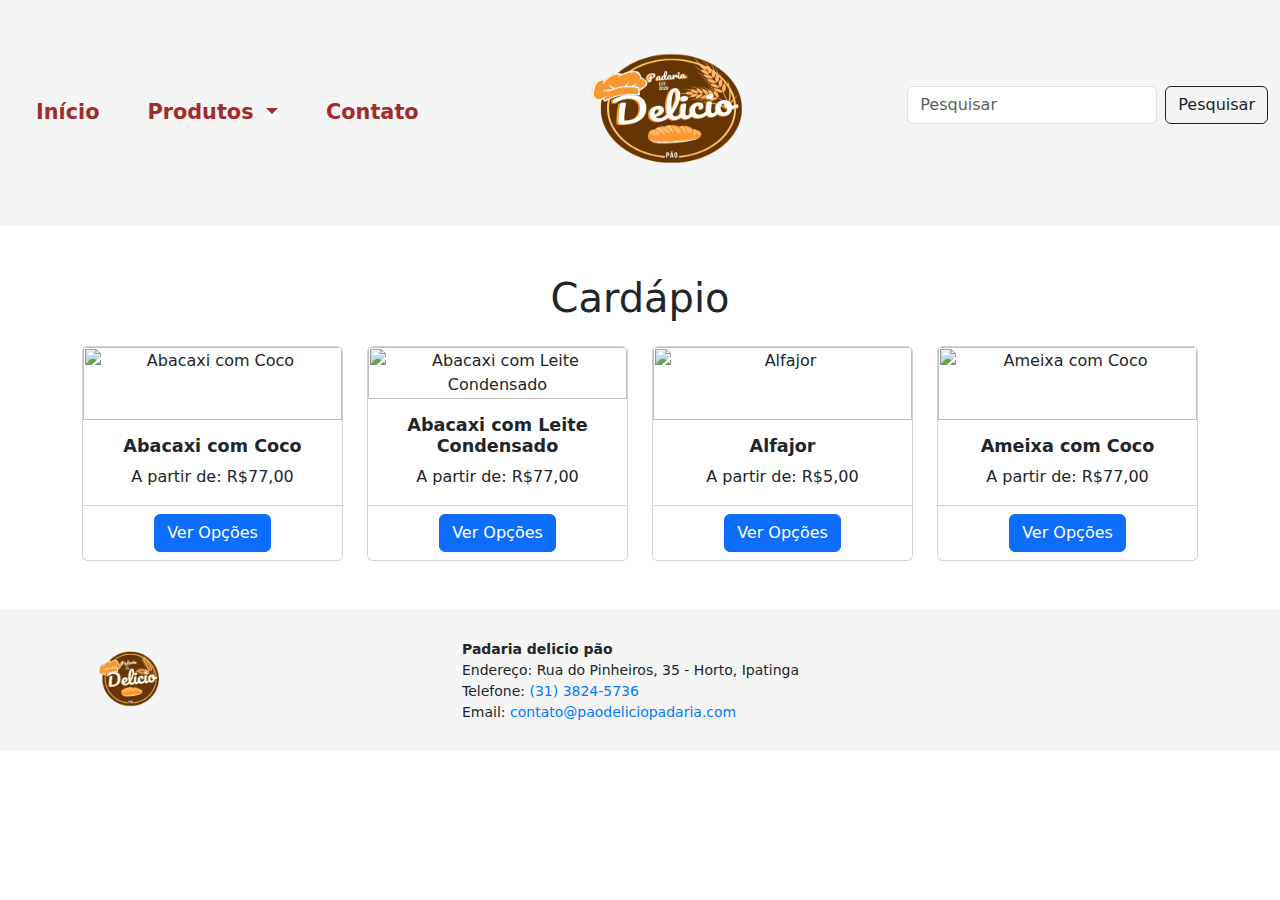
==== Padariadeliciopao/cardapio.html @ be09ce53 "Cardapio e outros detalhes" ====
<!DOCTYPE html="pt-BR">
<html>
    <head>
        <meta charset="UTF-8">
        <meta name="viewport" content="width=device-width, initial-scale=1.0">
        <title>PadariaDelicioPao</title>
        <link href="https://cdn.jsdelivr.net/npm/bootstrap@5.3.3/dist/css/bootstrap.min.css" rel="stylesheet" integrity="sha384-QWTKZyjpPEjISv5WaRU9OFeRpok6YctnYmDr5pNlyT2bRjXh0JMhjY6hW+ALEwIH" crossorigin="anonymous">
        <link rel="stylesheet" href="css/padaria.css">
        <style>
            .card img {
                max-height: 200px;
                object-fit: cover;
            }
            .card-title {
                font-size: 1.1rem;
                font-weight: bold;
            }
        </style>
    </head>
    <body>
        <header>
            <nav class="navbar navbar-expand-lg navbar-light">
                <div class="container-fluid">
                  <div class="collapse navbar-collapse" id="navbarNav">
                    <ul class="navbar-nav me-auto">
                        <li class="nav-item mx-3"><a class="nav-link" href="index.html">Início</a></li>
                        
                        <li class="nav-item dropdown mx-3">
                            <a class="nav-link dropdown-toggle" href="#" id="navbarDropdown" role="button" data-bs-toggle="dropdown" aria-expanded="false">
                                Produtos
                            </a>
                            <ul class="dropdown-menu" aria-labelledby="navbarDropdown">
                                <li><a class="dropdown-item" href="Calca.html">Calças</a></li>
                                <li><a class="dropdown-item" href="Time.html">Camisas de Time</a></li>
                                <li><a class="dropdown-item" href="Street.html">Camisetas Streetwear</a></li>
                            </ul>
                        </li>
                        
                        <li class="nav-item mx-3"><a class="nav-link" href="Contato.html">Contato</a></li>
                    </ul>
                        </li>
                    <div class="d-flex justify-content-center w-100">
                        <a href="index.html" class="navbar-brand mx-auto">
                          <img src="img/file (2).png" alt="Logo" width="250" height="200">
                        </a>
                    </div>
                    
                    <button class="navbar-toggler" type="button" data-bs-toggle="collapse" data-bs-target="#navbarNav" aria-controls="navbarNav" aria-expanded="false" aria-label="Toggle navigation">
                        <span class="navbar-toggler-icon"></span>
                    </button>
                    
                    <form class="d-flex" role="search">
                        <input class="form-control me-2" type="search" placeholder="Pesquisar" aria-label="Search" style="width: 250px;">
                        <button class="btn btn-outline-dark" type="submit">Pesquisar</button>
                    </form>
                </div>
            </nav>

        </header>
        <main>
            <!DOCTYPE html>
            <html lang="pt-br">
            <head>
                <meta charset="UTF-8">
                <meta name="viewport" content="width=device-width, initial-scale=1.0">
                <title>Cardápio</title>
                <link href="https://cdn.jsdelivr.net/npm/bootstrap@5.3.0-alpha3/dist/css/bootstrap.min.css" rel="stylesheet">
                <style>
                    .card img {
                        max-height: 200px;
                        object-fit: cover;
                    }
                    .card-title {
                        font-size: 1.1rem;
                        font-weight: bold;
                    }
                </style>
            </head>
            <body>
                <div class="container py-5">
                    <h1 class="text-center mb-4">Cardápio</h1>
                    <div class="row row-cols-1 row-cols-sm-2 row-cols-md-3 row-cols-lg-4 g-4">
                       
                        <div class="col">
                            <div class="card h-100 text-center">
                                <img src="https://via.placeholder.com/300" class="card-img-top" alt="Abacaxi com Coco">
                                <div class="card-body">
                                    <h5 class="card-title">Abacaxi com Coco</h5>
                                    <p class="card-text">A partir de: R$77,00</p>
                                </div>
                                <div class="card-footer bg-white">
                                    <a href="#" class="btn btn-primary">Ver Opções</a>
                                </div>
                            </div>
                        </div>
                        
                        <div class="col">
                            <div class="card h-100 text-center">
                                <img src="https://via.placeholder.com/300" class="card-img-top" alt="Abacaxi com Leite Condensado">
                                <div class="card-body">
                                    <h5 class="card-title">Abacaxi com Leite Condensado</h5>
                                    <p class="card-text">A partir de: R$77,00</p>
                                </div>
                                <div class="card-footer bg-white">
                                    <a href="#" class="btn btn-primary">Ver Opções</a>
                                </div>
                            </div>
                        </div>
                        
                        <div class="col">
                            <div class="card h-100 text-center">
                                <img src="https://via.placeholder.com/300" class="card-img-top" alt="Alfajor">
                                <div class="card-body">
                                    <h5 class="card-title">Alfajor</h5>
                                    <p class="card-text">A partir de: R$5,00</p>
                                </div>
                                <div class="card-footer bg-white">
                                    <a href="#" class="btn btn-primary">Ver Opções</a>
                                </div>
                            </div>
                        </div>
                       
                        <div class="col">
                            <div class="card h-100 text-center">
                                <img src="https://via.placeholder.com/300" class="card-img-top" alt="Ameixa com Coco">
                                <div class="card-body">
                                    <h5 class="card-title">Ameixa com Coco</h5>
                                    <p class="card-text">A partir de: R$77,00</p>
                                </div>
                                <div class="card-footer bg-white">
                                    <a href="#" class="btn btn-primary">Ver Opções</a>
                                </div>
                            </div>
                        </div>
                    </div>
                </div>
        </main>
        <footer>
            <div class="container">
                <div class="row align-items-center">
                   
                    <div class="col-md-4 footer-logo text-center text-md-start mb-3 mb-md-0">
                        <img src="img/file (2).png" alt="Logo da Padaria">
                    </div>
                    
                    <div class="col-md-8 footer-contact text-center text-md-start">
                        <p><strong>Padaria delicio pão</strong></p>
                        <p>Endereço: Rua do Pinheiros, 35 - Horto, Ipatinga</p>
                        <p>Telefone: <a href="tel:+5531938245736">(31) 3824-5736</a></p>
                        <p>Email: <a href="mailto:contato@paodeliciopadaria.com">contato@paodeliciopadaria.com</a></p>
                    </div>
                </div>
            </div>
        </footer>
    </body>
</html>
---- Padariadeliciopao/css/padaria.css ----
.navbar .nav-link
{
    color: brown; 
    font-weight: bold; 
    font-size: 1.3rem; 
}
.navbar
{
  background-color: whitesmoke;
}

.icone-navbar{
  font-size: 20pt;
  height: 15pt;

}
footer {
    background-color: whitesmoke; 
    padding: 20px 0;
    border-top: 2px solid whitesmoke;
}
.footer-logo img {
    max-width: 100px;
    height: auto;
}
.footer-contact p {
    margin: 0;
    font-size: 14px;
}
.footer-contact a {
    color: #007bff;
    text-decoration: none;
}
.footer-contact a:hover {
    text-decoration: underline;
}
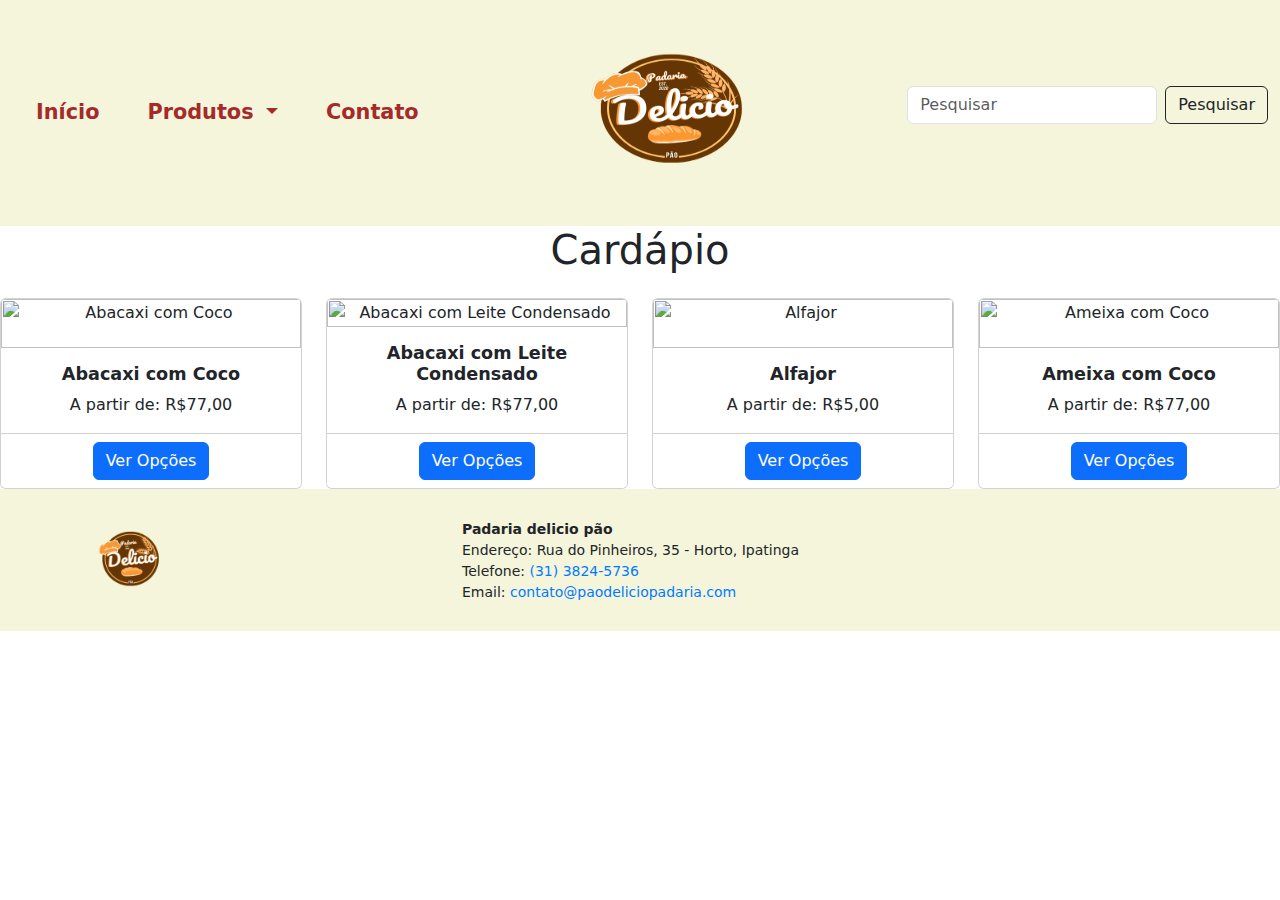
==== commit 5990af26: "Ajustes na pagina index" ====
--- a/Padariadeliciopao/cardapio.html
+++ b/Padariadeliciopao/cardapio.html
@@ -58,26 +58,8 @@
 
         </header>
         <main>
-            <!DOCTYPE html>
-            <html lang="pt-br">
-            <head>
-                <meta charset="UTF-8">
-                <meta name="viewport" content="width=device-width, initial-scale=1.0">
-                <title>Cardápio</title>
-                <link href="https://cdn.jsdelivr.net/npm/bootstrap@5.3.0-alpha3/dist/css/bootstrap.min.css" rel="stylesheet">
-                <style>
-                    .card img {
-                        max-height: 200px;
-                        object-fit: cover;
-                    }
-                    .card-title {
-                        font-size: 1.1rem;
-                        font-weight: bold;
-                    }
-                </style>
-            </head>
-            <body>
-                <div class="container py-5">
+           
+                   
                     <h1 class="text-center mb-4">Cardápio</h1>
                     <div class="row row-cols-1 row-cols-sm-2 row-cols-md-3 row-cols-lg-4 g-4">
                        
--- a/Padariadeliciopao/css/padaria.css
+++ b/Padariadeliciopao/css/padaria.css
@@ -6,7 +6,7 @@
 }
 .navbar
 {
-  background-color: whitesmoke;
+  background-color: beige;
 }
 
 .icone-navbar{
@@ -15,9 +15,9 @@
 
 }
 footer {
-    background-color: whitesmoke; 
+    background-color: beige; 
     padding: 20px 0;
-    border-top: 2px solid whitesmoke;
+    border-top: 2px solid beige;
 }
 .footer-logo img {
     max-width: 100px;
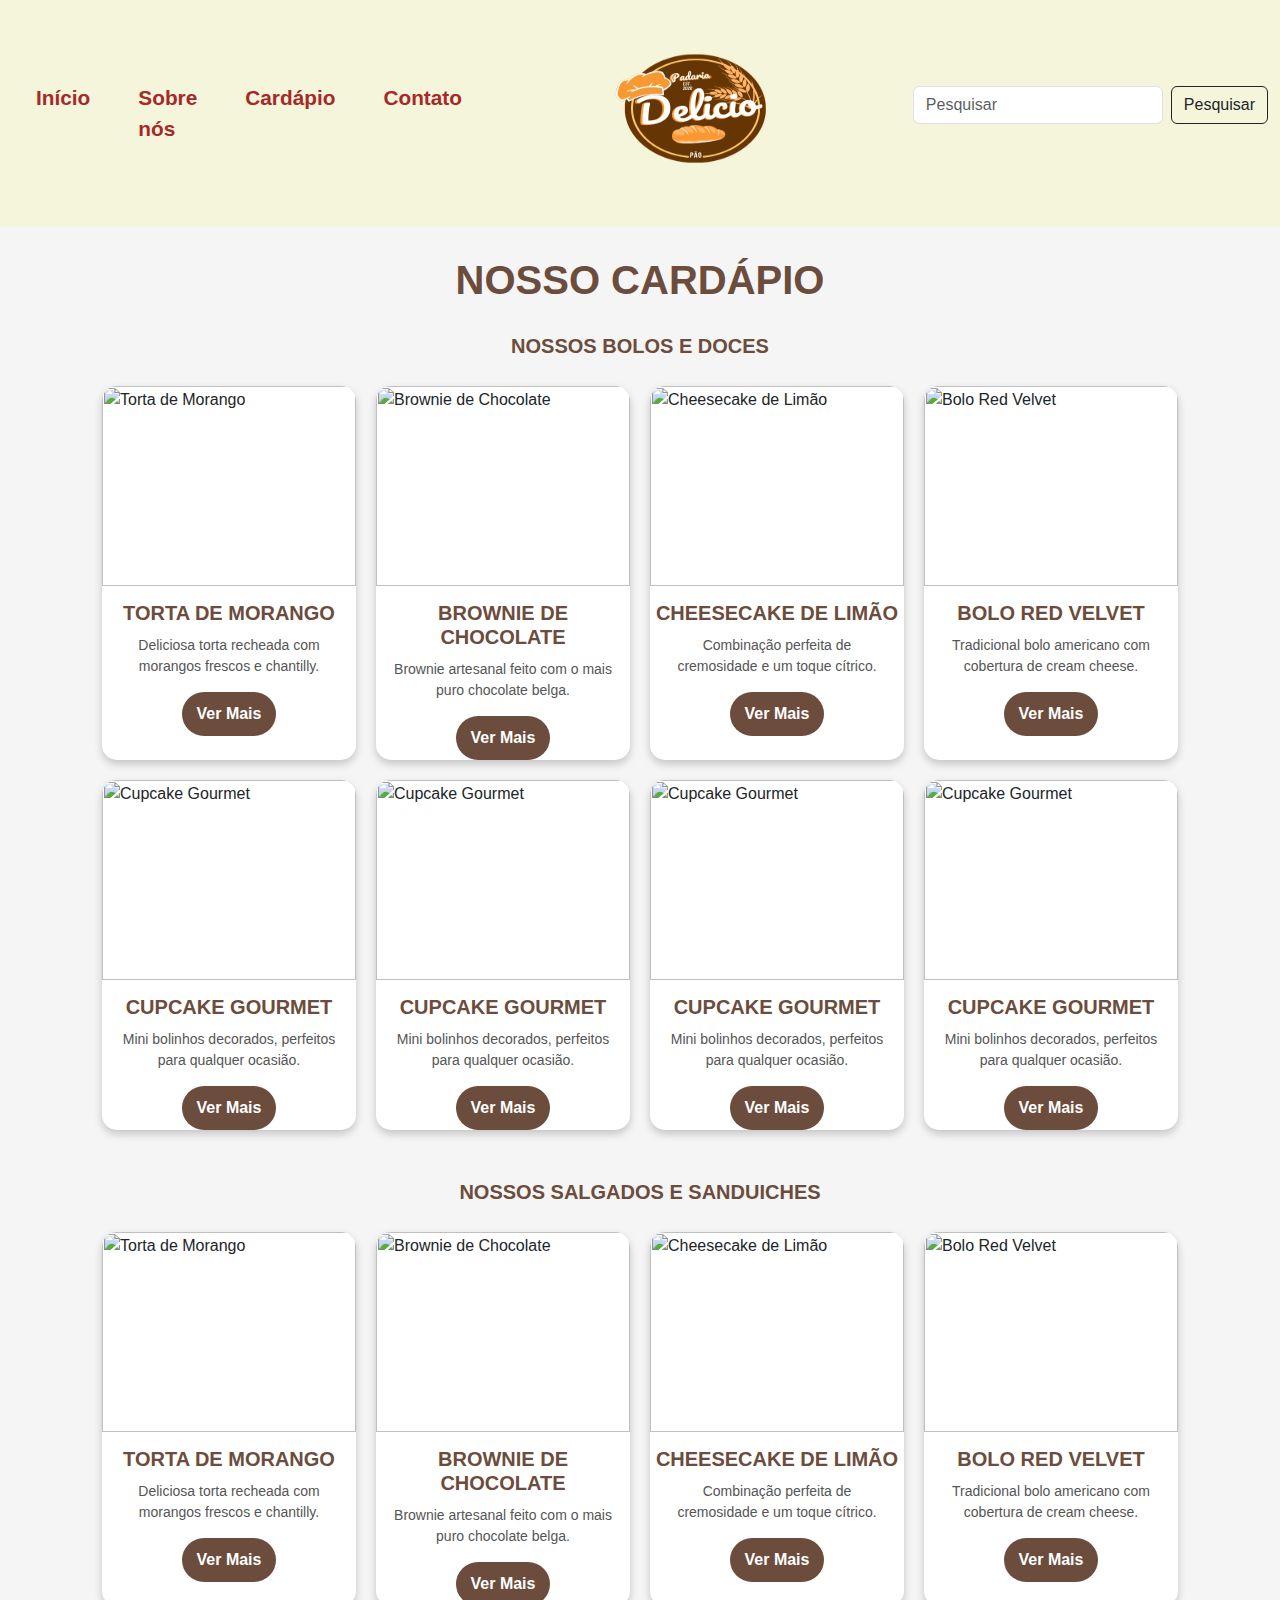
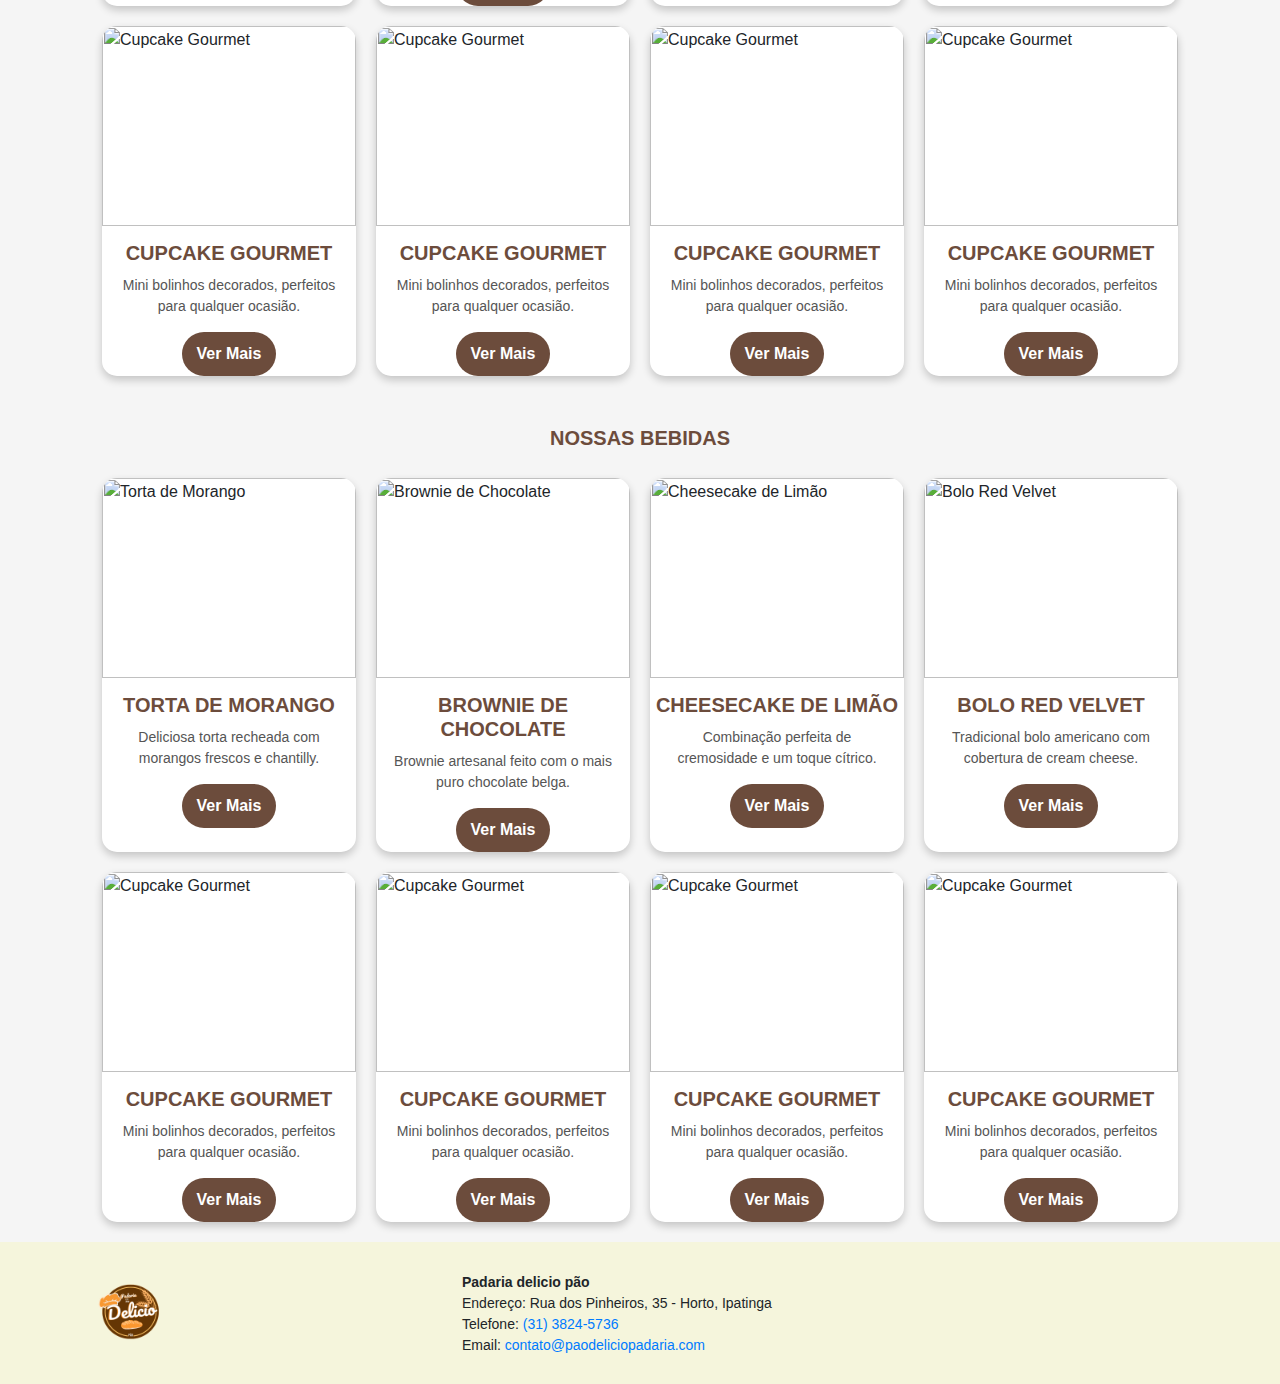
==== commit af85c840: "Criação da página cardápio" ====
--- a/Padariadeliciopao/cardapio.html
+++ b/Padariadeliciopao/cardapio.html
@@ -15,6 +15,85 @@
                 font-size: 1.1rem;
                 font-weight: bold;
             }
+            body {
+            background-color: #f5f5f5;
+            font-family: 'Arial', sans-serif;
+        }
+
+        
+        h1 {
+            text-align: center;
+            color: #6c4c3c;
+            margin-top: 30px;
+            font-weight: bold;
+            text-transform: uppercase;
+        }
+        h5
+        {
+            text-align: center;
+            color: #6c4c3c;
+            margin-top: 30px;
+            font-weight: bold;
+            text-transform: uppercase;
+        }
+       
+        .menu-card {
+            background-color: white;
+            border-radius: 15px;
+            box-shadow: 0 4px 8px rgba(0, 0, 0, 0.2);
+            overflow: hidden;
+            transition: transform 0.3s, box-shadow 0.3s;
+            cursor: pointer;
+        }
+
+        .menu-card:hover {
+            transform: scale(1.05);
+            box-shadow: 0 6px 12px rgba(0, 0, 0, 0.3);
+        }
+
+       
+        .menu-card img {
+            width: 100%;
+            height: 200px;
+            object-fit: cover;
+        }
+
+        
+        .menu-card h5 {
+            color: #6c4c3c;
+            font-weight: bold;
+            margin: 15px 0 10px;
+        }
+
+        
+        .menu-card p {
+            color: #555;
+            font-size: 14px;
+            margin: 0 15px 15px;
+        }
+
+        
+        .menu-card button {
+            background-color: #6c4c3c;
+            color: white;
+            border: none;
+            padding: 10px 15px;
+            border-radius: 30px;
+            font-weight: bold;
+            transition: background-color 0.3s;
+        }
+
+        .menu-card button:hover {
+            background-color: #5b3c2c;
+        }
+
+        
+        .menu-container {
+            display: grid;
+            grid-template-columns: repeat(auto-fit, minmax(250px, 1fr));
+            gap: 20px;
+            padding: 20px;
+        }
         </style>
     </head>
     <body>
@@ -24,18 +103,11 @@
                   <div class="collapse navbar-collapse" id="navbarNav">
                     <ul class="navbar-nav me-auto">
                         <li class="nav-item mx-3"><a class="nav-link" href="index.html">Início</a></li>
-                        
-                        <li class="nav-item dropdown mx-3">
-                            <a class="nav-link dropdown-toggle" href="#" id="navbarDropdown" role="button" data-bs-toggle="dropdown" aria-expanded="false">
-                                Produtos
-                            </a>
-                            <ul class="dropdown-menu" aria-labelledby="navbarDropdown">
-                                <li><a class="dropdown-item" href="Calca.html">Calças</a></li>
-                                <li><a class="dropdown-item" href="Time.html">Camisas de Time</a></li>
-                                <li><a class="dropdown-item" href="Street.html">Camisetas Streetwear</a></li>
-                            </ul>
-                        </li>
-                        
+         
+                        <li class="nav-item mx-3"><a class="nav-link" href="index.html">Sobre nós</a></li>
+
+                        <li class="nav-item mx-3"><a class="nav-link" href="cardapio.html">Cardápio</a></li>
+
                         <li class="nav-item mx-3"><a class="nav-link" href="Contato.html">Contato</a></li>
                     </ul>
                         </li>
@@ -58,64 +130,244 @@
 
         </header>
         <main>
-           
+            <h1>Nosso Cardápio</h1>
+            <h5>Nossos Bolos e Doces</h5>
+            <div class="container">
+                <div class="menu-container">
+                    
+                    <div class="menu-card">
+                        <img src="https://via.placeholder.com/300x200" alt="Torta de Morango">
+                        <div class="text-center">
+                            <h5>Torta de Morango</h5>
+                            <p>Deliciosa torta recheada com morangos frescos e chantilly.</p>
+                            <button>Ver Mais</button>
+                        </div>
+                    </div>
+        
+                    
+                    <div class="menu-card">
+                        <img src="https://via.placeholder.com/300x200" alt="Brownie de Chocolate">
+                        <div class="text-center">
+                            <h5>Brownie de Chocolate</h5>
+                            <p>Brownie artesanal feito com o mais puro chocolate belga.</p>
+                            <button>Ver Mais</button>
+                        </div>
+                    </div>
+        
+                    
+                    <div class="menu-card">
+                        <img src="https://via.placeholder.com/300x200" alt="Cheesecake de Limão">
+                        <div class="text-center">
+                            <h5>Cheesecake de Limão</h5>
+                            <p>Combinação perfeita de cremosidade e um toque cítrico.</p>
+                            <button>Ver Mais</button>
+                        </div>
+                    </div>
+        
                    
-                    <h1 class="text-center mb-4">Cardápio</h1>
-                    <div class="row row-cols-1 row-cols-sm-2 row-cols-md-3 row-cols-lg-4 g-4">
-                       
-                        <div class="col">
-                            <div class="card h-100 text-center">
-                                <img src="https://via.placeholder.com/300" class="card-img-top" alt="Abacaxi com Coco">
-                                <div class="card-body">
-                                    <h5 class="card-title">Abacaxi com Coco</h5>
-                                    <p class="card-text">A partir de: R$77,00</p>
-                                </div>
-                                <div class="card-footer bg-white">
-                                    <a href="#" class="btn btn-primary">Ver Opções</a>
-                                </div>
-                            </div>
-                        </div>
-                        
-                        <div class="col">
-                            <div class="card h-100 text-center">
-                                <img src="https://via.placeholder.com/300" class="card-img-top" alt="Abacaxi com Leite Condensado">
-                                <div class="card-body">
-                                    <h5 class="card-title">Abacaxi com Leite Condensado</h5>
-                                    <p class="card-text">A partir de: R$77,00</p>
-                                </div>
-                                <div class="card-footer bg-white">
-                                    <a href="#" class="btn btn-primary">Ver Opções</a>
-                                </div>
-                            </div>
-                        </div>
-                        
-                        <div class="col">
-                            <div class="card h-100 text-center">
-                                <img src="https://via.placeholder.com/300" class="card-img-top" alt="Alfajor">
-                                <div class="card-body">
-                                    <h5 class="card-title">Alfajor</h5>
-                                    <p class="card-text">A partir de: R$5,00</p>
-                                </div>
-                                <div class="card-footer bg-white">
-                                    <a href="#" class="btn btn-primary">Ver Opções</a>
-                                </div>
-                            </div>
-                        </div>
-                       
-                        <div class="col">
-                            <div class="card h-100 text-center">
-                                <img src="https://via.placeholder.com/300" class="card-img-top" alt="Ameixa com Coco">
-                                <div class="card-body">
-                                    <h5 class="card-title">Ameixa com Coco</h5>
-                                    <p class="card-text">A partir de: R$77,00</p>
-                                </div>
-                                <div class="card-footer bg-white">
-                                    <a href="#" class="btn btn-primary">Ver Opções</a>
-                                </div>
-                            </div>
-                        </div>
-                    </div>
-                </div>
+                    <div class="menu-card">
+                        <img src="https://via.placeholder.com/300x200" alt="Bolo Red Velvet">
+                        <div class="text-center">
+                            <h5>Bolo Red Velvet</h5>
+                            <p>Tradicional bolo americano com cobertura de cream cheese.</p>
+                            <button>Ver Mais</button>
+                        </div>
+                    </div>
+        
+                    
+                    <div class="menu-card">
+                        <img src="https://via.placeholder.com/300x200" alt="Cupcake Gourmet">
+                        <div class="text-center">
+                            <h5>Cupcake Gourmet</h5>
+                            <p>Mini bolinhos decorados, perfeitos para qualquer ocasião.</p>
+                            <button>Ver Mais</button>
+                        </div>
+                    </div>
+                    <div class="menu-card">
+                        <img src="https://via.placeholder.com/300x200" alt="Cupcake Gourmet">
+                        <div class="text-center">
+                            <h5>Cupcake Gourmet</h5>
+                            <p>Mini bolinhos decorados, perfeitos para qualquer ocasião.</p>
+                            <button>Ver Mais</button>
+                        </div>
+                    </div>
+                    <div class="menu-card">
+                        <img src="https://via.placeholder.com/300x200" alt="Cupcake Gourmet">
+                        <div class="text-center">
+                            <h5>Cupcake Gourmet</h5>
+                            <p>Mini bolinhos decorados, perfeitos para qualquer ocasião.</p>
+                            <button>Ver Mais</button>
+                        </div>
+                    </div>
+                    <div class="menu-card">
+                        <img src="https://via.placeholder.com/300x200" alt="Cupcake Gourmet">
+                        <div class="text-center">
+                            <h5>Cupcake Gourmet</h5>
+                            <p>Mini bolinhos decorados, perfeitos para qualquer ocasião.</p>
+                            <button>Ver Mais</button>
+                        </div>
+                    </div>
+                    
+                </div>
+            </div>
+            <h5>Nossos Salgados e Sanduiches</h5>
+            <div class="container">
+                <div class="menu-container">
+                    
+                    <div class="menu-card">
+                        <img src="https://via.placeholder.com/300x200" alt="Torta de Morango">
+                        <div class="text-center">
+                            <h5>Torta de Morango</h5>
+                            <p>Deliciosa torta recheada com morangos frescos e chantilly.</p>
+                            <button>Ver Mais</button>
+                        </div>
+                    </div>
+        
+                    
+                    <div class="menu-card">
+                        <img src="https://via.placeholder.com/300x200" alt="Brownie de Chocolate">
+                        <div class="text-center">
+                            <h5>Brownie de Chocolate</h5>
+                            <p>Brownie artesanal feito com o mais puro chocolate belga.</p>
+                            <button>Ver Mais</button>
+                        </div>
+                    </div>
+        
+                    
+                    <div class="menu-card">
+                        <img src="https://via.placeholder.com/300x200" alt="Cheesecake de Limão">
+                        <div class="text-center">
+                            <h5>Cheesecake de Limão</h5>
+                            <p>Combinação perfeita de cremosidade e um toque cítrico.</p>
+                            <button>Ver Mais</button>
+                        </div>
+                    </div>
+        
+                    
+                    <div class="menu-card">
+                        <img src="https://via.placeholder.com/300x200" alt="Bolo Red Velvet">
+                        <div class="text-center">
+                            <h5>Bolo Red Velvet</h5>
+                            <p>Tradicional bolo americano com cobertura de cream cheese.</p>
+                            <button>Ver Mais</button>
+                        </div>
+                    </div>
+        
+                    
+                    <div class="menu-card">
+                        <img src="https://via.placeholder.com/300x200" alt="Cupcake Gourmet">
+                        <div class="text-center">
+                            <h5>Cupcake Gourmet</h5>
+                            <p>Mini bolinhos decorados, perfeitos para qualquer ocasião.</p>
+                            <button>Ver Mais</button>
+                        </div>
+                    </div>
+                    <div class="menu-card">
+                        <img src="https://via.placeholder.com/300x200" alt="Cupcake Gourmet">
+                        <div class="text-center">
+                            <h5>Cupcake Gourmet</h5>
+                            <p>Mini bolinhos decorados, perfeitos para qualquer ocasião.</p>
+                            <button>Ver Mais</button>
+                        </div>
+                    </div>
+                    <div class="menu-card">
+                        <img src="https://via.placeholder.com/300x200" alt="Cupcake Gourmet">
+                        <div class="text-center">
+                            <h5>Cupcake Gourmet</h5>
+                            <p>Mini bolinhos decorados, perfeitos para qualquer ocasião.</p>
+                            <button>Ver Mais</button>
+                        </div>
+                    </div>
+                    <div class="menu-card">
+                        <img src="https://via.placeholder.com/300x200" alt="Cupcake Gourmet">
+                        <div class="text-center">
+                            <h5>Cupcake Gourmet</h5>
+                            <p>Mini bolinhos decorados, perfeitos para qualquer ocasião.</p>
+                            <button>Ver Mais</button>
+                        </div>
+                    </div>
+                    
+                </div>
+            </div>
+            <h5>Nossas Bebidas</h5>
+            <div class="container">
+                <div class="menu-container">
+                   
+                    <div class="menu-card">
+                        <img src="https://via.placeholder.com/300x200" alt="Torta de Morango">
+                        <div class="text-center">
+                            <h5>Torta de Morango</h5>
+                            <p>Deliciosa torta recheada com morangos frescos e chantilly.</p>
+                            <button>Ver Mais</button>
+                        </div>
+                    </div>
+        
+                    
+                    <div class="menu-card">
+                        <img src="https://via.placeholder.com/300x200" alt="Brownie de Chocolate">
+                        <div class="text-center">
+                            <h5>Brownie de Chocolate</h5>
+                            <p>Brownie artesanal feito com o mais puro chocolate belga.</p>
+                            <button>Ver Mais</button>
+                        </div>
+                    </div>
+        
+                   
+                    <div class="menu-card">
+                        <img src="https://via.placeholder.com/300x200" alt="Cheesecake de Limão">
+                        <div class="text-center">
+                            <h5>Cheesecake de Limão</h5>
+                            <p>Combinação perfeita de cremosidade e um toque cítrico.</p>
+                            <button>Ver Mais</button>
+                        </div>
+                    </div>
+        
+                    
+                    <div class="menu-card">
+                        <img src="https://via.placeholder.com/300x200" alt="Bolo Red Velvet">
+                        <div class="text-center">
+                            <h5>Bolo Red Velvet</h5>
+                            <p>Tradicional bolo americano com cobertura de cream cheese.</p>
+                            <button>Ver Mais</button>
+                        </div>
+                    </div>
+        
+                    
+                    <div class="menu-card">
+                        <img src="https://via.placeholder.com/300x200" alt="Cupcake Gourmet">
+                        <div class="text-center">
+                            <h5>Cupcake Gourmet</h5>
+                            <p>Mini bolinhos decorados, perfeitos para qualquer ocasião.</p>
+                            <button>Ver Mais</button>
+                        </div>
+                    </div>
+                    <div class="menu-card">
+                        <img src="https://via.placeholder.com/300x200" alt="Cupcake Gourmet">
+                        <div class="text-center">
+                            <h5>Cupcake Gourmet</h5>
+                            <p>Mini bolinhos decorados, perfeitos para qualquer ocasião.</p>
+                            <button>Ver Mais</button>
+                        </div>
+                    </div>
+                    <div class="menu-card">
+                        <img src="https://via.placeholder.com/300x200" alt="Cupcake Gourmet">
+                        <div class="text-center">
+                            <h5>Cupcake Gourmet</h5>
+                            <p>Mini bolinhos decorados, perfeitos para qualquer ocasião.</p>
+                            <button>Ver Mais</button>
+                        </div>
+                    </div>
+                    <div class="menu-card">
+                        <img src="https://via.placeholder.com/300x200" alt="Cupcake Gourmet">
+                        <div class="text-center">
+                            <h5>Cupcake Gourmet</h5>
+                            <p>Mini bolinhos decorados, perfeitos para qualquer ocasião.</p>
+                            <button>Ver Mais</button>
+                        </div>
+                    </div>
+                    
+                </div>
+            </div>
         </main>
         <footer>
             <div class="container">
@@ -127,7 +379,7 @@
                     
                     <div class="col-md-8 footer-contact text-center text-md-start">
                         <p><strong>Padaria delicio pão</strong></p>
-                        <p>Endereço: Rua do Pinheiros, 35 - Horto, Ipatinga</p>
+                        <p>Endereço: Rua dos Pinheiros, 35 - Horto, Ipatinga</p>
                         <p>Telefone: <a href="tel:+5531938245736">(31) 3824-5736</a></p>
                         <p>Email: <a href="mailto:contato@paodeliciopadaria.com">contato@paodeliciopadaria.com</a></p>
                     </div>
--- a/Padariadeliciopao/css/padaria.css
+++ b/Padariadeliciopao/css/padaria.css
@@ -33,4 +33,4 @@
 }
 .footer-contact a:hover {
     text-decoration: underline;
-}+}
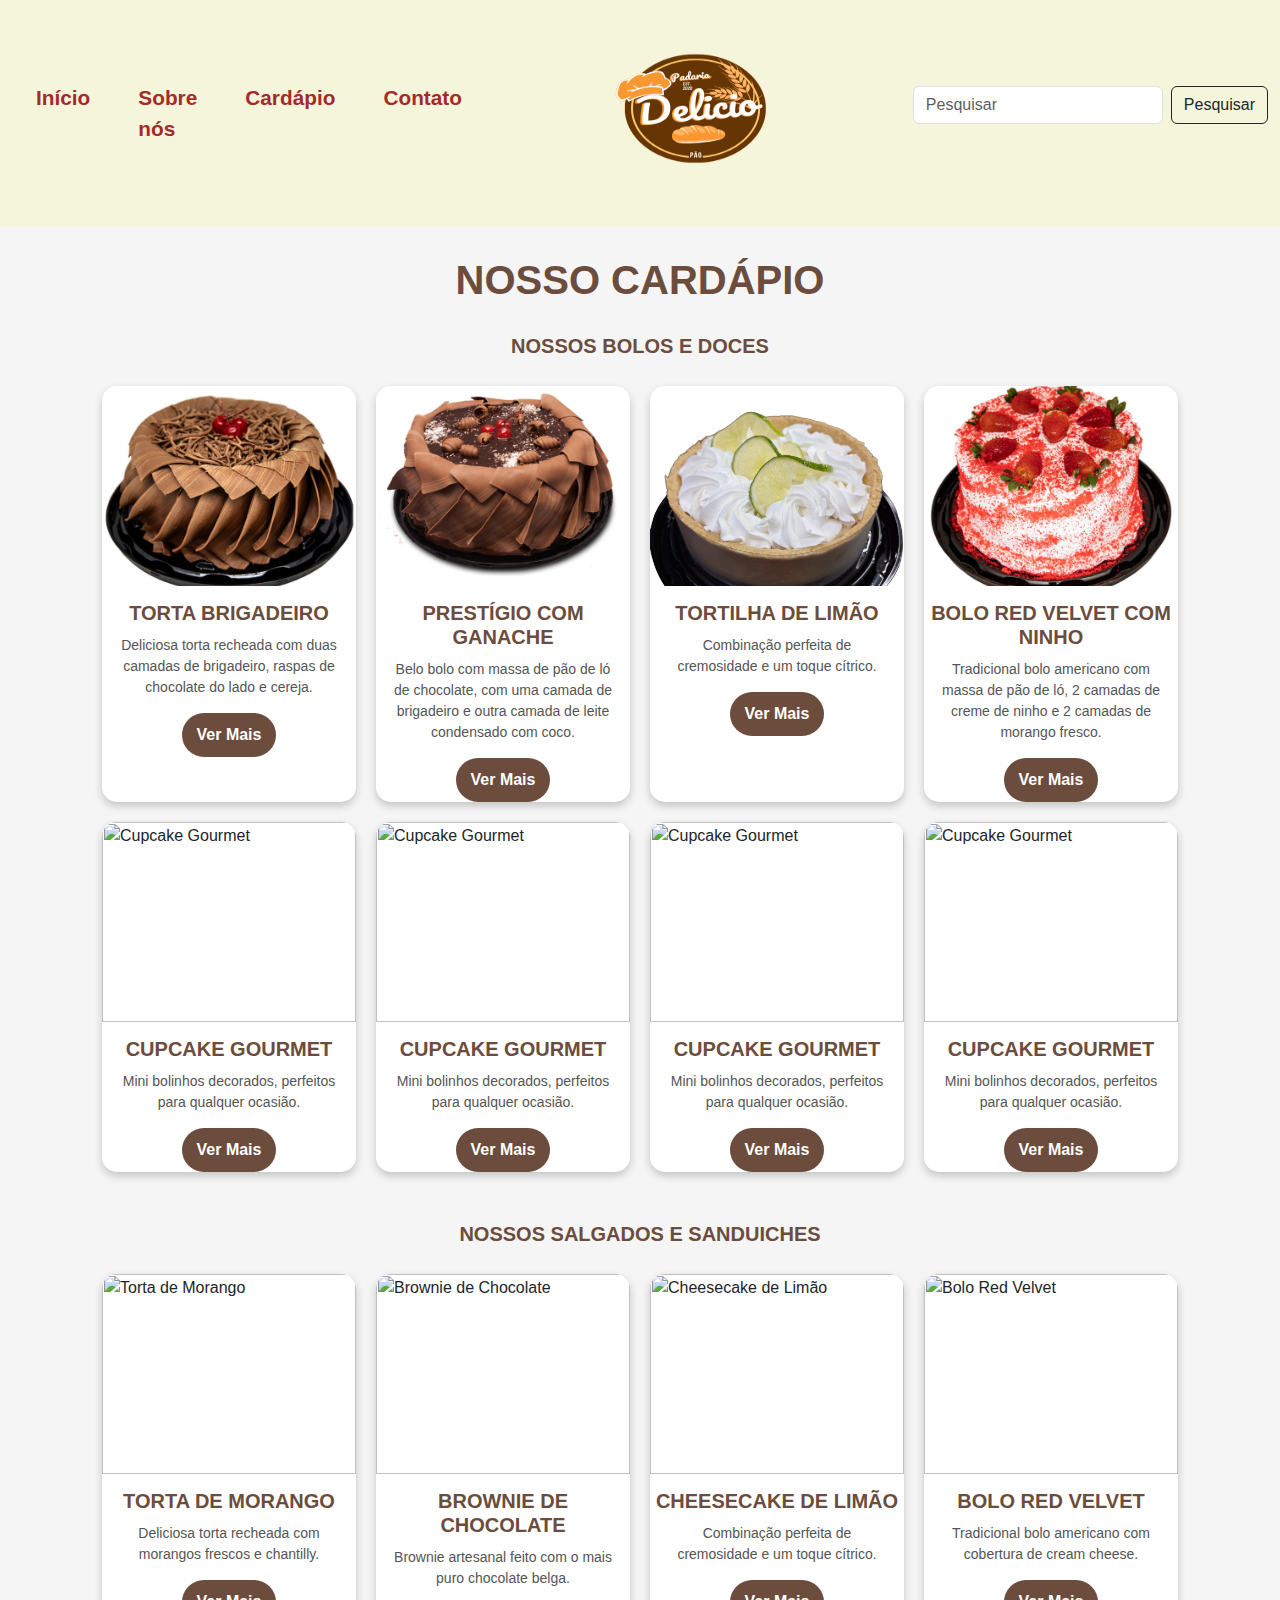
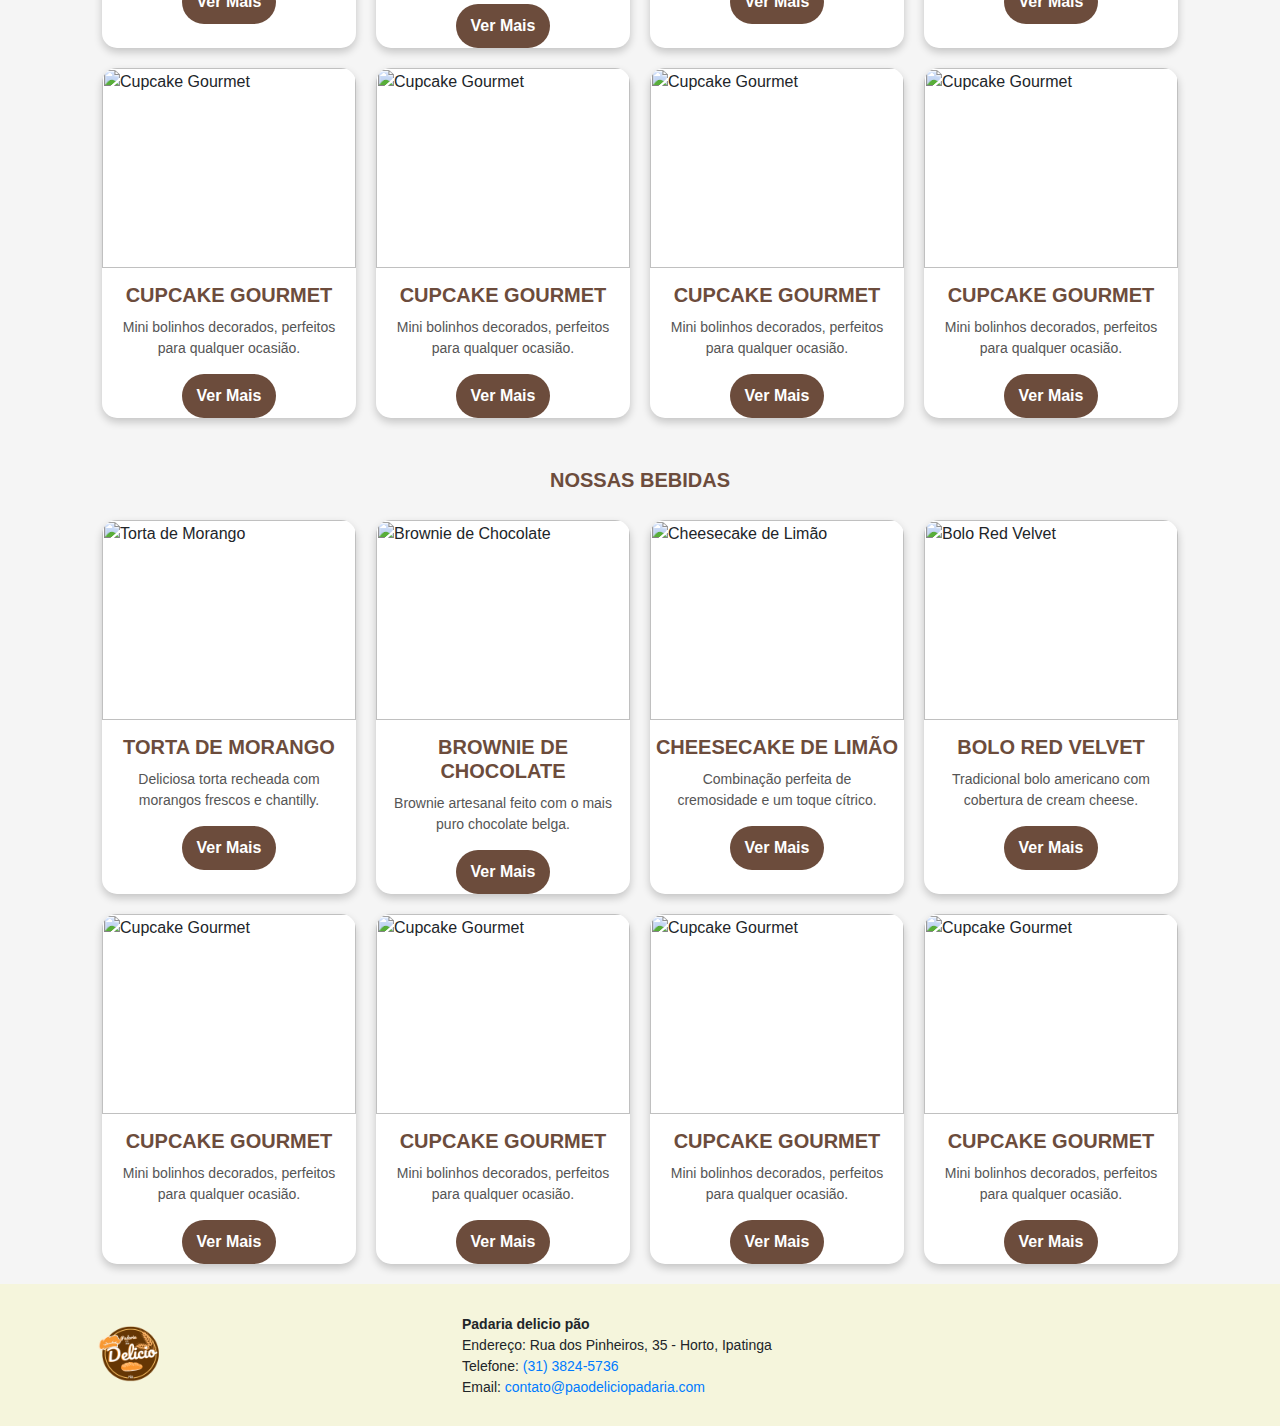
==== commit 2a23e30f: "Adicionando imagens aos cards no cardápio" ====
--- a/Padariadeliciopao/cardapio.html
+++ b/Padariadeliciopao/cardapio.html
@@ -136,29 +136,29 @@
                 <div class="menu-container">
                     
                     <div class="menu-card">
-                        <img src="https://via.placeholder.com/300x200" alt="Torta de Morango">
-                        <div class="text-center">
-                            <h5>Torta de Morango</h5>
-                            <p>Deliciosa torta recheada com morangos frescos e chantilly.</p>
-                            <button>Ver Mais</button>
-                        </div>
-                    </div>
-        
-                    
-                    <div class="menu-card">
-                        <img src="https://via.placeholder.com/300x200" alt="Brownie de Chocolate">
-                        <div class="text-center">
-                            <h5>Brownie de Chocolate</h5>
-                            <p>Brownie artesanal feito com o mais puro chocolate belga.</p>
-                            <button>Ver Mais</button>
-                        </div>
-                    </div>
-        
-                    
-                    <div class="menu-card">
-                        <img src="https://via.placeholder.com/300x200" alt="Cheesecake de Limão">
-                        <div class="text-center">
-                            <h5>Cheesecake de Limão</h5>
+                        <img src="img/Brigadeiro-novo.jpg" alt="Torta de Morango">
+                        <div class="text-center">
+                            <h5>Torta Brigadeiro</h5>
+                            <p>Deliciosa torta recheada com duas camadas de brigadeiro, raspas de chocolate do lado e cereja.</p>
+                            <button>Ver Mais</button>
+                        </div>
+                    </div>
+        
+                    
+                    <div class="menu-card">
+                        <img src="img/prestigioGanash.jpg" alt="Brownie de Chocolate">
+                        <div class="text-center">
+                            <h5>Prestígio com ganache</h5>
+                            <p>Belo bolo com massa de pão de ló de chocolate, com uma camada de brigadeiro e outra camada de leite condensado com coco.</p>
+                            <button>Ver Mais</button>
+                        </div>
+                    </div>
+        
+                    
+                    <div class="menu-card">
+                        <img src="img/torta limao.png" alt="Cheesecake de Limão">
+                        <div class="text-center">
+                            <h5>Tortilha de Limão</h5>
                             <p>Combinação perfeita de cremosidade e um toque cítrico.</p>
                             <button>Ver Mais</button>
                         </div>
@@ -166,10 +166,10 @@
         
                    
                     <div class="menu-card">
-                        <img src="https://via.placeholder.com/300x200" alt="Bolo Red Velvet">
-                        <div class="text-center">
-                            <h5>Bolo Red Velvet</h5>
-                            <p>Tradicional bolo americano com cobertura de cream cheese.</p>
+                        <img src="img/Redninho.jpg" alt="Bolo Red Velvet">
+                        <div class="text-center">
+                            <h5>Bolo Red Velvet com Ninho</h5>
+                            <p>Tradicional bolo americano com massa de pão de ló, 2 camadas de creme de ninho e 2 camadas de morango fresco.</p>
                             <button>Ver Mais</button>
                         </div>
                     </div>
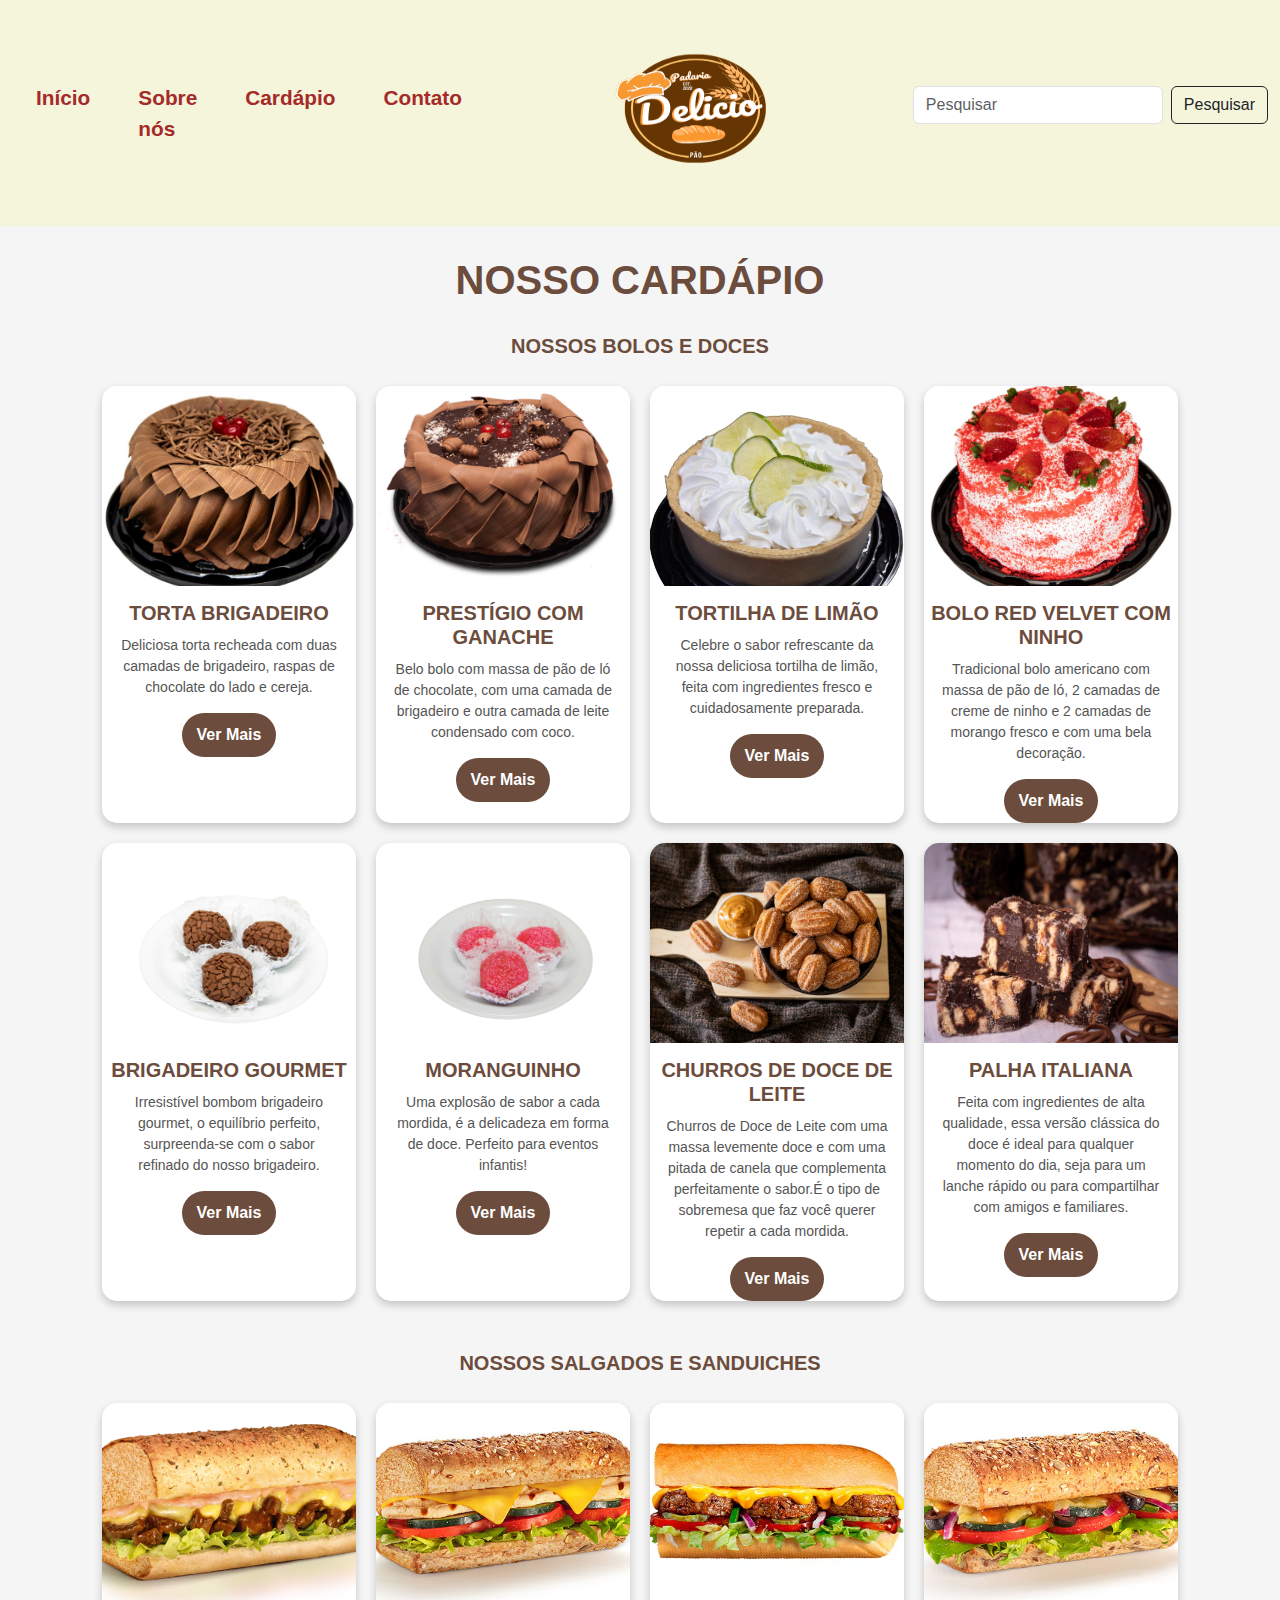
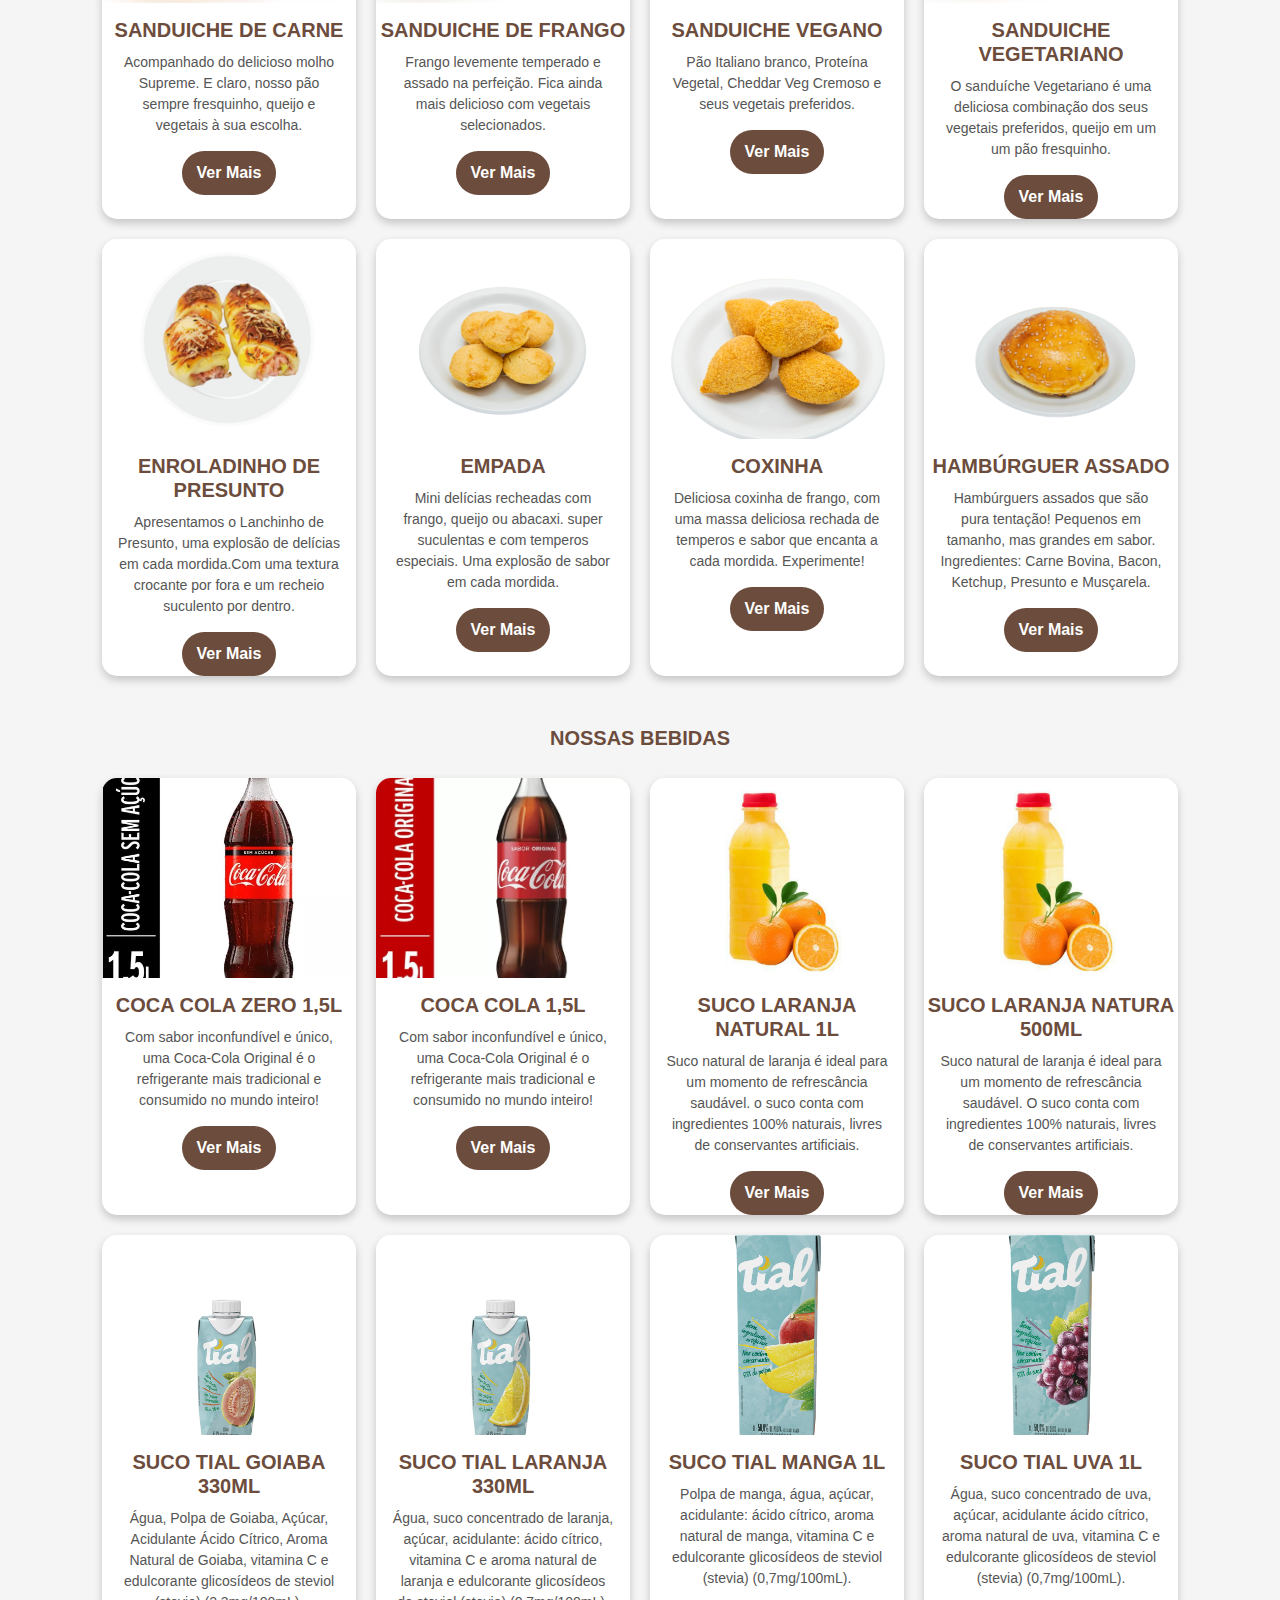
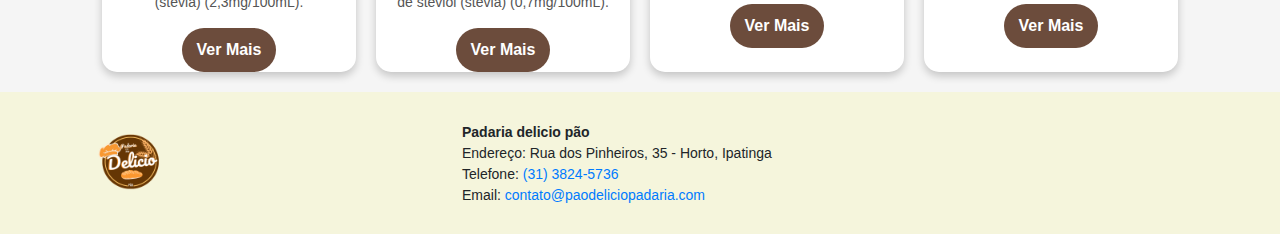
==== commit 249370f8: "Adicionando detalhes cardapio" ====
--- a/Padariadeliciopao/cardapio.html
+++ b/Padariadeliciopao/cardapio.html
@@ -159,7 +159,7 @@
                         <img src="img/torta limao.png" alt="Cheesecake de Limão">
                         <div class="text-center">
                             <h5>Tortilha de Limão</h5>
-                            <p>Combinação perfeita de cremosidade e um toque cítrico.</p>
+                            <p>Celebre o sabor refrescante da nossa deliciosa tortilha de limão, feita com ingredientes fresco e cuidadosamente preparada.</p>
                             <button>Ver Mais</button>
                         </div>
                     </div>
@@ -169,41 +169,45 @@
                         <img src="img/Redninho.jpg" alt="Bolo Red Velvet">
                         <div class="text-center">
                             <h5>Bolo Red Velvet com Ninho</h5>
-                            <p>Tradicional bolo americano com massa de pão de ló, 2 camadas de creme de ninho e 2 camadas de morango fresco.</p>
-                            <button>Ver Mais</button>
-                        </div>
-                    </div>
-        
-                    
-                    <div class="menu-card">
-                        <img src="https://via.placeholder.com/300x200" alt="Cupcake Gourmet">
-                        <div class="text-center">
-                            <h5>Cupcake Gourmet</h5>
-                            <p>Mini bolinhos decorados, perfeitos para qualquer ocasião.</p>
-                            <button>Ver Mais</button>
-                        </div>
-                    </div>
-                    <div class="menu-card">
-                        <img src="https://via.placeholder.com/300x200" alt="Cupcake Gourmet">
-                        <div class="text-center">
-                            <h5>Cupcake Gourmet</h5>
-                            <p>Mini bolinhos decorados, perfeitos para qualquer ocasião.</p>
-                            <button>Ver Mais</button>
-                        </div>
-                    </div>
-                    <div class="menu-card">
-                        <img src="https://via.placeholder.com/300x200" alt="Cupcake Gourmet">
-                        <div class="text-center">
-                            <h5>Cupcake Gourmet</h5>
-                            <p>Mini bolinhos decorados, perfeitos para qualquer ocasião.</p>
-                            <button>Ver Mais</button>
-                        </div>
-                    </div>
-                    <div class="menu-card">
-                        <img src="https://via.placeholder.com/300x200" alt="Cupcake Gourmet">
-                        <div class="text-center">
-                            <h5>Cupcake Gourmet</h5>
-                            <p>Mini bolinhos decorados, perfeitos para qualquer ocasião.</p>
+                            <p>Tradicional bolo americano com massa de pão de ló, 2 camadas de creme de ninho e 2 camadas de morango fresco e com uma bela decoração.</p>
+                            <button>Ver Mais</button>
+                        </div>
+                    </div>
+        
+                    
+                    <div class="menu-card">
+                        <img src="img/bombombrigadeiro255.png" alt="Cupcake Gourmet">
+                        <div class="text-center">
+                            <h5>Brigadeiro Gourmet</h5>
+                            <p>Irresistível bombom brigadeiro gourmet, o equilíbrio perfeito, surpreenda-se com o sabor refinado do nosso brigadeiro.
+
+                            </p>
+                            <button>Ver Mais</button>
+                        </div>
+                    </div>
+                    <div class="menu-card">
+                        <img src="img/moranguinho2.png" alt="Cupcake Gourmet">
+                        <div class="text-center">
+                            <h5>Moranguinho</h5>
+                            <p>Uma explosão de sabor a cada mordida, é a delicadeza em forma de doce. Perfeito para eventos infantis!
+
+                            </p>
+                            <button>Ver Mais</button>
+                        </div>
+                    </div>
+                    <div class="menu-card">
+                        <img src="img/WhatsApp-Image-2024-08-17-at-11.42.45.jpeg" alt="Cupcake Gourmet">
+                        <div class="text-center">
+                            <h5>Churros de Doce de Leite</h5>
+                            <p>Churros de Doce de Leite com uma massa levemente doce e com uma pitada de canela que complementa perfeitamente o sabor.É o tipo de sobremesa que faz você querer repetir a cada mordida.</p>
+                            <button>Ver Mais</button>
+                        </div>
+                    </div>
+                    <div class="menu-card">
+                        <img src="img/pp-15-1.jpg" alt="Cupcake Gourmet">
+                        <div class="text-center">
+                            <h5>Palha Italiana</h5>
+                            <p>Feita com ingredientes de alta qualidade, essa versão clássica do doce é ideal para qualquer momento do dia, seja para um lanche rápido ou para compartilhar com amigos e familiares.</p>
                             <button>Ver Mais</button>
                         </div>
                     </div>
@@ -215,74 +219,74 @@
                 <div class="menu-container">
                     
                     <div class="menu-card">
-                        <img src="https://via.placeholder.com/300x200" alt="Torta de Morango">
-                        <div class="text-center">
-                            <h5>Torta de Morango</h5>
-                            <p>Deliciosa torta recheada com morangos frescos e chantilly.</p>
-                            <button>Ver Mais</button>
-                        </div>
-                    </div>
-        
-                    
-                    <div class="menu-card">
-                        <img src="https://via.placeholder.com/300x200" alt="Brownie de Chocolate">
-                        <div class="text-center">
-                            <h5>Brownie de Chocolate</h5>
-                            <p>Brownie artesanal feito com o mais puro chocolate belga.</p>
-                            <button>Ver Mais</button>
-                        </div>
-                    </div>
-        
-                    
-                    <div class="menu-card">
-                        <img src="https://via.placeholder.com/300x200" alt="Cheesecake de Limão">
-                        <div class="text-center">
-                            <h5>Cheesecake de Limão</h5>
-                            <p>Combinação perfeita de cremosidade e um toque cítrico.</p>
-                            <button>Ver Mais</button>
-                        </div>
-                    </div>
-        
-                    
-                    <div class="menu-card">
-                        <img src="https://via.placeholder.com/300x200" alt="Bolo Red Velvet">
-                        <div class="text-center">
-                            <h5>Bolo Red Velvet</h5>
-                            <p>Tradicional bolo americano com cobertura de cream cheese.</p>
-                            <button>Ver Mais</button>
-                        </div>
-                    </div>
-        
-                    
-                    <div class="menu-card">
-                        <img src="https://via.placeholder.com/300x200" alt="Cupcake Gourmet">
-                        <div class="text-center">
-                            <h5>Cupcake Gourmet</h5>
-                            <p>Mini bolinhos decorados, perfeitos para qualquer ocasião.</p>
-                            <button>Ver Mais</button>
-                        </div>
-                    </div>
-                    <div class="menu-card">
-                        <img src="https://via.placeholder.com/300x200" alt="Cupcake Gourmet">
-                        <div class="text-center">
-                            <h5>Cupcake Gourmet</h5>
-                            <p>Mini bolinhos decorados, perfeitos para qualquer ocasião.</p>
-                            <button>Ver Mais</button>
-                        </div>
-                    </div>
-                    <div class="menu-card">
-                        <img src="https://via.placeholder.com/300x200" alt="Cupcake Gourmet">
-                        <div class="text-center">
-                            <h5>Cupcake Gourmet</h5>
-                            <p>Mini bolinhos decorados, perfeitos para qualquer ocasião.</p>
-                            <button>Ver Mais</button>
-                        </div>
-                    </div>
-                    <div class="menu-card">
-                        <img src="https://via.placeholder.com/300x200" alt="Cupcake Gourmet">
-                        <div class="text-center">
-                            <h5>Cupcake Gourmet</h5>
-                            <p>Mini bolinhos decorados, perfeitos para qualquer ocasião.</p>
+                        <img src="img/Carne-Supreme_594x334.png" alt="Torta de Morango">
+                        <div class="text-center">
+                            <h5>Sanduiche de Carne</h5>
+                            <p>Acompanhado do delicioso molho Supreme. E claro, nosso pão sempre fresquinho, queijo e vegetais à sua escolha. </p>
+                            <button>Ver Mais</button>
+                        </div>
+                    </div>
+        
+                    
+                    <div class="menu-card">
+                        <img src="img/Site_594x334_Frango_sub15cm.png" alt="Brownie de Chocolate">
+                        <div class="text-center">
+                            <h5>Sanduiche de Frango</h5>
+                            <p>Frango levemente temperado e assado na perfeição. Fica ainda mais delicioso com vegetais selecionados.</p>
+                            <button>Ver Mais</button>
+                        </div>
+                    </div>
+        
+                    
+                    <div class="menu-card">
+                        <img src="img/594x334_SubVeg.png" alt="Cheesecake de Limão">
+                        <div class="text-center">
+                            <h5>Sanduiche Vegano</h5>
+                            <p>Pão Italiano branco, Proteína Vegetal, Cheddar Veg Cremoso e seus vegetais preferidos.</p>
+                            <button>Ver Mais</button>
+                        </div>
+                    </div>
+        
+                    
+                    <div class="menu-card">
+                        <img src="img/Site_594x334_Vegetariana_sub15cm.png" alt="Bolo Red Velvet">
+                        <div class="text-center">
+                            <h5>Sanduiche Vegetariano</h5>
+                            <p> O sanduíche Vegetariano é uma deliciosa combinação dos seus vegetais preferidos, queijo em um um pão fresquinho. </p>
+                            <button>Ver Mais</button>
+                        </div>
+                    </div>
+        
+                    
+                    <div class="menu-card">
+                        <img src="img/lanchinho de presunto2-600x900.png" alt="Cupcake Gourmet">
+                        <div class="text-center">
+                            <h5>Enroladinho de Presunto</h5>
+                            <p>Apresentamos o Lanchinho de Presunto, uma explosão de delícias em cada mordida.Com uma textura crocante por fora e um recheio suculento por dentro.</p>
+                            <button>Ver Mais</button>
+                        </div>
+                    </div>
+                    <div class="menu-card">
+                        <img src="img/empadinha-600x400.png" alt="Cupcake Gourmet">
+                        <div class="text-center">
+                            <h5>Empada</h5>
+                            <p>Mini delícias recheadas com frango, queijo ou abacaxi. super suculentas e com temperos especiais. Uma explosão de sabor em cada mordida.</p>
+                            <button>Ver Mais</button>
+                        </div>
+                    </div>
+                    <div class="menu-card">
+                        <img src="img/coxinha2-1.png" alt="Cupcake Gourmet">
+                        <div class="text-center">
+                            <h5>Coxinha</h5>
+                            <p>Deliciosa coxinha de frango, com uma massa deliciosa rechada de temperos e sabor que encanta a cada mordida. Experimente!</p>
+                            <button>Ver Mais</button>
+                        </div>
+                    </div>
+                    <div class="menu-card">
+                        <img src="img/hamburgao.png" alt="Cupcake Gourmet">
+                        <div class="text-center">
+                            <h5>Hambúrguer Assado</h5>
+                            <p>Hambúrguers assados que são pura tentação! Pequenos em tamanho, mas grandes em sabor. Ingredientes: Carne Bovina, Bacon, Ketchup, Presunto e Musçarela.</p>
                             <button>Ver Mais</button>
                         </div>
                     </div>
@@ -294,74 +298,74 @@
                 <div class="menu-container">
                    
                     <div class="menu-card">
-                        <img src="https://via.placeholder.com/300x200" alt="Torta de Morango">
-                        <div class="text-center">
-                            <h5>Torta de Morango</h5>
-                            <p>Deliciosa torta recheada com morangos frescos e chantilly.</p>
-                            <button>Ver Mais</button>
-                        </div>
-                    </div>
-        
-                    
-                    <div class="menu-card">
-                        <img src="https://via.placeholder.com/300x200" alt="Brownie de Chocolate">
-                        <div class="text-center">
-                            <h5>Brownie de Chocolate</h5>
-                            <p>Brownie artesanal feito com o mais puro chocolate belga.</p>
+                        <img src="img/D_NQ_NP_649188-MLU48097755298_112021-O.png" alt="Torta de Morango">
+                        <div class="text-center">
+                            <h5>Coca Cola Zero 1,5L</h5>
+                            <p>Com sabor inconfundível e único, uma Coca-Cola Original é o refrigerante mais tradicional e consumido no mundo inteiro!</p>
+                            <button>Ver Mais</button>
+                        </div>
+                    </div>
+        
+                    
+                    <div class="menu-card">
+                        <img src="img/24911458.png" alt="Brownie de Chocolate">
+                        <div class="text-center">
+                            <h5>Coca Cola 1,5L</h5>
+                            <p>Com sabor inconfundível e único, uma Coca-Cola Original é o refrigerante mais tradicional e consumido no mundo inteiro!</p>
                             <button>Ver Mais</button>
                         </div>
                     </div>
         
                    
                     <div class="menu-card">
-                        <img src="https://via.placeholder.com/300x200" alt="Cheesecake de Limão">
-                        <div class="text-center">
-                            <h5>Cheesecake de Limão</h5>
-                            <p>Combinação perfeita de cremosidade e um toque cítrico.</p>
-                            <button>Ver Mais</button>
-                        </div>
-                    </div>
-        
-                    
-                    <div class="menu-card">
-                        <img src="https://via.placeholder.com/300x200" alt="Bolo Red Velvet">
-                        <div class="text-center">
-                            <h5>Bolo Red Velvet</h5>
-                            <p>Tradicional bolo americano com cobertura de cream cheese.</p>
-                            <button>Ver Mais</button>
-                        </div>
-                    </div>
-        
-                    
-                    <div class="menu-card">
-                        <img src="https://via.placeholder.com/300x200" alt="Cupcake Gourmet">
-                        <div class="text-center">
-                            <h5>Cupcake Gourmet</h5>
-                            <p>Mini bolinhos decorados, perfeitos para qualquer ocasião.</p>
-                            <button>Ver Mais</button>
-                        </div>
-                    </div>
-                    <div class="menu-card">
-                        <img src="https://via.placeholder.com/300x200" alt="Cupcake Gourmet">
-                        <div class="text-center">
-                            <h5>Cupcake Gourmet</h5>
-                            <p>Mini bolinhos decorados, perfeitos para qualquer ocasião.</p>
-                            <button>Ver Mais</button>
-                        </div>
-                    </div>
-                    <div class="menu-card">
-                        <img src="https://via.placeholder.com/300x200" alt="Cupcake Gourmet">
-                        <div class="text-center">
-                            <h5>Cupcake Gourmet</h5>
-                            <p>Mini bolinhos decorados, perfeitos para qualquer ocasião.</p>
-                            <button>Ver Mais</button>
-                        </div>
-                    </div>
-                    <div class="menu-card">
-                        <img src="https://via.placeholder.com/300x200" alt="Cupcake Gourmet">
-                        <div class="text-center">
-                            <h5>Cupcake Gourmet</h5>
-                            <p>Mini bolinhos decorados, perfeitos para qualquer ocasião.</p>
+                        <img src="img/95587 (1).png" alt="Cheesecake de Limão">
+                        <div class="text-center">
+                            <h5>Suco Laranja Natural 1L</h5>
+                            <p>Suco natural de laranja é ideal para um momento de refrescância saudável. o suco conta com ingredientes 100% naturais, livres de conservantes artificiais.</p>
+                            <button>Ver Mais</button>
+                        </div>
+                    </div>
+        
+                    
+                    <div class="menu-card">
+                        <img src="img/95587.png" alt="Bolo Red Velvet">
+                        <div class="text-center">
+                            <h5>Suco Laranja Natura 500ML</h5>
+                            <p>Suco natural de laranja é ideal para um momento de refrescância saudável. O suco conta com ingredientes 100% naturais, livres de conservantes artificiais.</p>
+                            <button>Ver Mais</button>
+                        </div>
+                    </div>
+        
+                    
+                    <div class="menu-card">
+                        <img src="img/Nectar_GOIABA.png" alt="Cupcake Gourmet">
+                        <div class="text-center">
+                            <h5>Suco Tial Goiaba 330ML</h5>
+                            <p>Água, Polpa de Goiaba, Açúcar, Acidulante Ácido Cítrico, Aroma Natural de Goiaba, vitamina C e edulcorante glicosídeos de steviol (stevia) (2,3mg/100mL).</p>
+                            <button>Ver Mais</button>
+                        </div>
+                    </div>
+                    <div class="menu-card">
+                        <img src="img/NECTAR_LARANJA_330ml-1-1.jpg" alt="Cupcake Gourmet">
+                        <div class="text-center">
+                            <h5>Suco Tial Laranja 330ML</h5>
+                            <p>Água, suco concentrado de laranja, açúcar, acidulante: ácido cítrico, vitamina C e aroma natural de laranja e edulcorante glicosídeos de steviol (stevia) (0,7mg/100mL).</p>
+                            <button>Ver Mais</button>
+                        </div>
+                    </div>
+                    <div class="menu-card">
+                        <img src="img/Nectar_manga_1litro.png" alt="Cupcake Gourmet">
+                        <div class="text-center">
+                            <h5>Suco Tial Manga 1L</h5>
+                            <p>Polpa de manga, água, açúcar, acidulante: ácido cítrico, aroma natural de manga, vitamina C e edulcorante glicosídeos de steviol (stevia) (0,7mg/100mL).</p>
+                            <button>Ver Mais</button>
+                        </div>
+                    </div>
+                    <div class="menu-card">
+                        <img src="img/Nectar_1L_uva.png" alt="Cupcake Gourmet">
+                        <div class="text-center">
+                            <h5>Suco Tial Uva 1L</h5>
+                            <p>Água, suco concentrado de uva, açúcar, acidulante ácido cítrico, aroma natural de uva, vitamina C e edulcorante glicosídeos de steviol (stevia) (0,7mg/100mL).</p>
                             <button>Ver Mais</button>
                         </div>
                     </div>
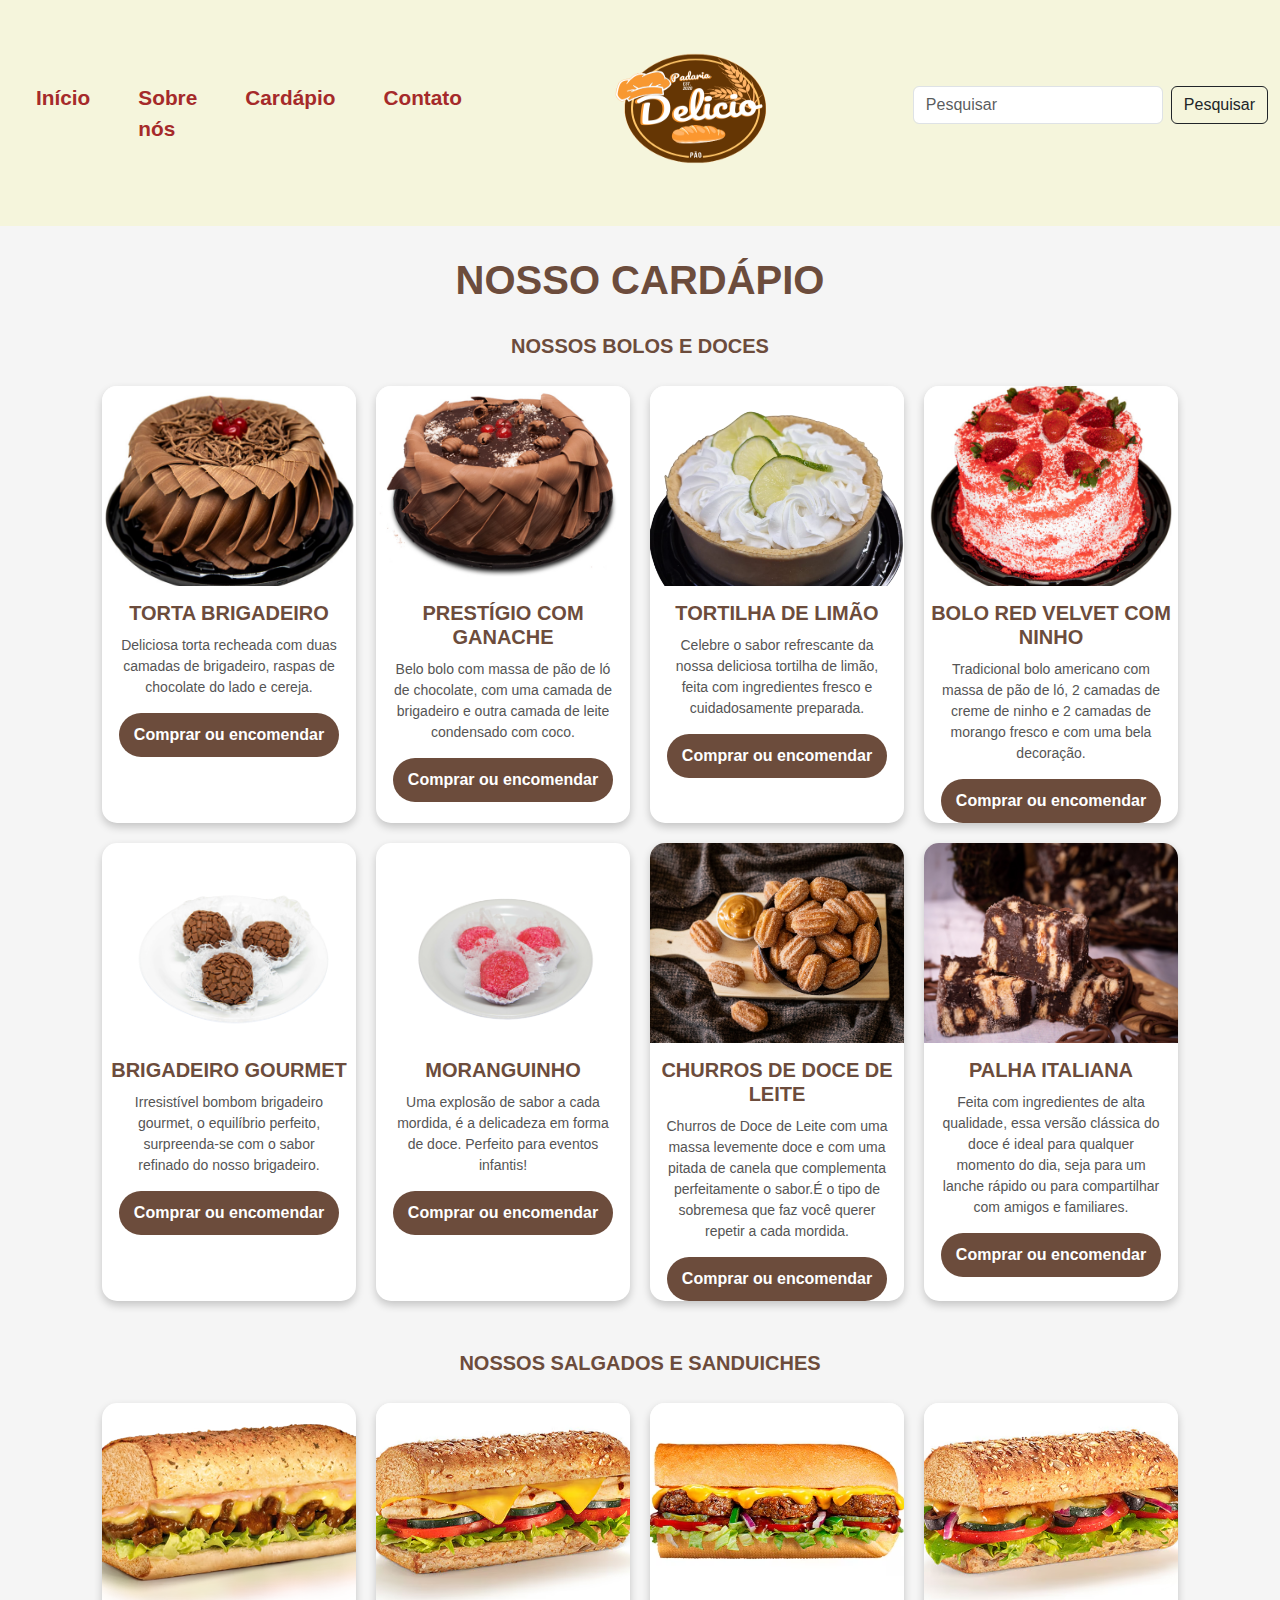
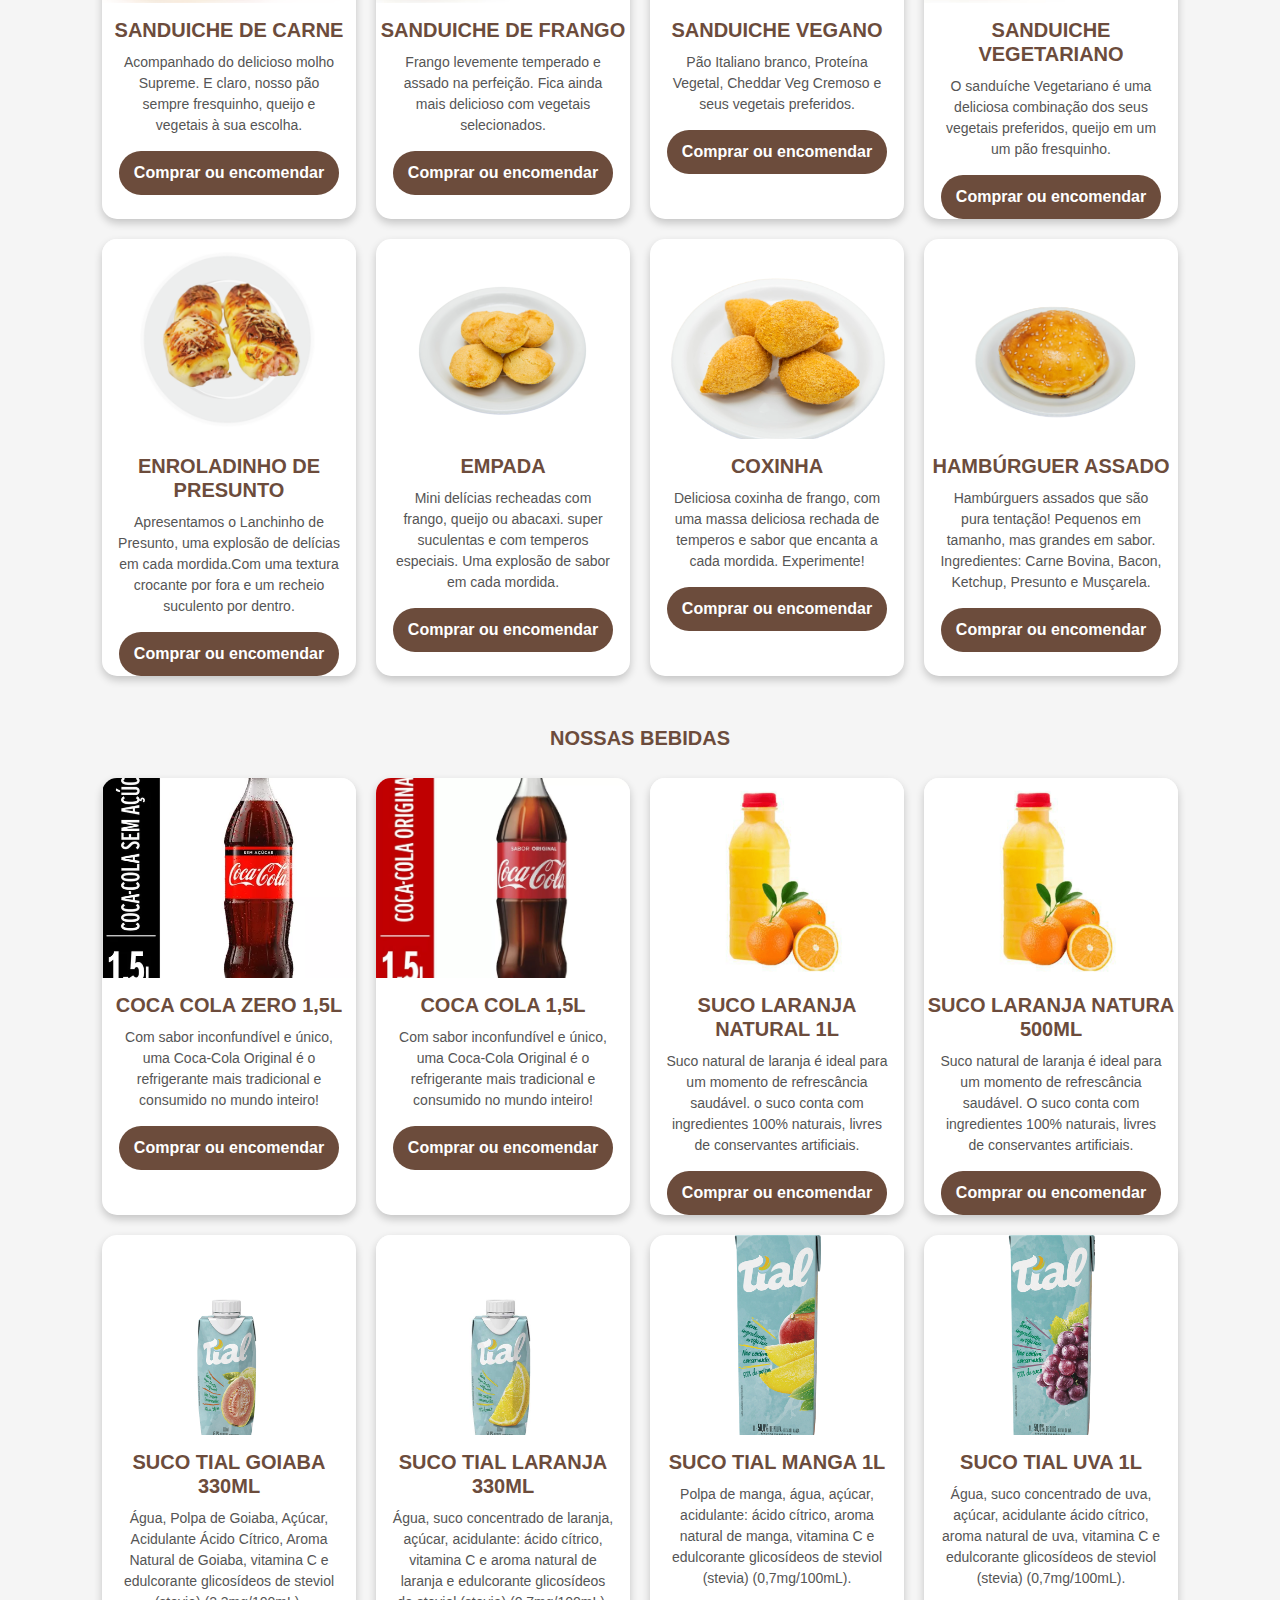
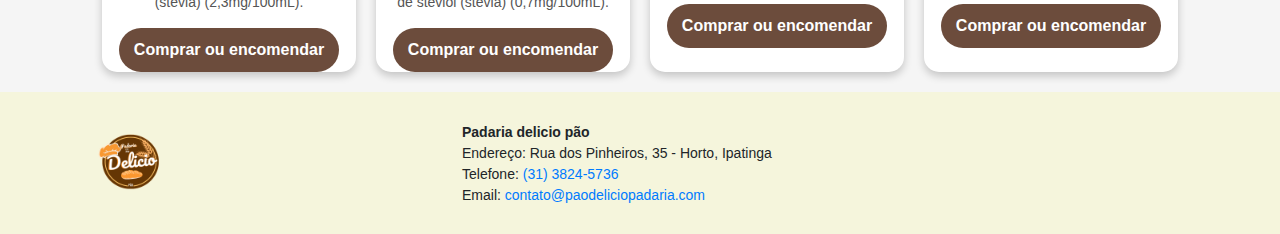
==== commit 2ff0cd6e: "Arrumando detalhes e finalizando páginas" ====
--- a/Padariadeliciopao/cardapio.html
+++ b/Padariadeliciopao/cardapio.html
@@ -104,11 +104,11 @@
                     <ul class="navbar-nav me-auto">
                         <li class="nav-item mx-3"><a class="nav-link" href="index.html">Início</a></li>
          
-                        <li class="nav-item mx-3"><a class="nav-link" href="index.html">Sobre nós</a></li>
+                        <li class="nav-item mx-3"><a class="nav-link" href="sobrenos.html">Sobre nós</a></li>
 
                         <li class="nav-item mx-3"><a class="nav-link" href="cardapio.html">Cardápio</a></li>
 
-                        <li class="nav-item mx-3"><a class="nav-link" href="Contato.html">Contato</a></li>
+                        <li class="nav-item mx-3"><a class="nav-link" href="contato.html">Contato</a></li>
                     </ul>
                         </li>
                     <div class="d-flex justify-content-center w-100">
@@ -140,7 +140,7 @@
                         <div class="text-center">
                             <h5>Torta Brigadeiro</h5>
                             <p>Deliciosa torta recheada com duas camadas de brigadeiro, raspas de chocolate do lado e cereja.</p>
-                            <button>Ver Mais</button>
+                            <button onclick="mostrarcontato()">Comprar ou encomendar</button>
                         </div>
                     </div>
         
@@ -150,7 +150,7 @@
                         <div class="text-center">
                             <h5>Prestígio com ganache</h5>
                             <p>Belo bolo com massa de pão de ló de chocolate, com uma camada de brigadeiro e outra camada de leite condensado com coco.</p>
-                            <button>Ver Mais</button>
+                            <button onclick="mostrarcontato()">Comprar ou encomendar</button>
                         </div>
                     </div>
         
@@ -160,7 +160,7 @@
                         <div class="text-center">
                             <h5>Tortilha de Limão</h5>
                             <p>Celebre o sabor refrescante da nossa deliciosa tortilha de limão, feita com ingredientes fresco e cuidadosamente preparada.</p>
-                            <button>Ver Mais</button>
+                            <button onclick="mostrarcontato()">Comprar ou encomendar</button>
                         </div>
                     </div>
         
@@ -170,7 +170,7 @@
                         <div class="text-center">
                             <h5>Bolo Red Velvet com Ninho</h5>
                             <p>Tradicional bolo americano com massa de pão de ló, 2 camadas de creme de ninho e 2 camadas de morango fresco e com uma bela decoração.</p>
-                            <button>Ver Mais</button>
+                            <button onclick="mostrarcontato()">Comprar ou encomendar</button>
                         </div>
                     </div>
         
@@ -182,7 +182,7 @@
                             <p>Irresistível bombom brigadeiro gourmet, o equilíbrio perfeito, surpreenda-se com o sabor refinado do nosso brigadeiro.
 
                             </p>
-                            <button>Ver Mais</button>
+                            <button onclick="mostrarcontato()">Comprar ou encomendar</button>
                         </div>
                     </div>
                     <div class="menu-card">
@@ -192,7 +192,7 @@
                             <p>Uma explosão de sabor a cada mordida, é a delicadeza em forma de doce. Perfeito para eventos infantis!
 
                             </p>
-                            <button>Ver Mais</button>
+                            <button onclick="mostrarcontato()">Comprar ou encomendar</button>
                         </div>
                     </div>
                     <div class="menu-card">
@@ -200,7 +200,7 @@
                         <div class="text-center">
                             <h5>Churros de Doce de Leite</h5>
                             <p>Churros de Doce de Leite com uma massa levemente doce e com uma pitada de canela que complementa perfeitamente o sabor.É o tipo de sobremesa que faz você querer repetir a cada mordida.</p>
-                            <button>Ver Mais</button>
+                            <button onclick="mostrarcontato()">Comprar ou encomendar</button>
                         </div>
                     </div>
                     <div class="menu-card">
@@ -208,7 +208,7 @@
                         <div class="text-center">
                             <h5>Palha Italiana</h5>
                             <p>Feita com ingredientes de alta qualidade, essa versão clássica do doce é ideal para qualquer momento do dia, seja para um lanche rápido ou para compartilhar com amigos e familiares.</p>
-                            <button>Ver Mais</button>
+                            <button onclick="mostrarcontato()">Comprar ou encomendar</button>
                         </div>
                     </div>
                     
@@ -223,7 +223,7 @@
                         <div class="text-center">
                             <h5>Sanduiche de Carne</h5>
                             <p>Acompanhado do delicioso molho Supreme. E claro, nosso pão sempre fresquinho, queijo e vegetais à sua escolha. </p>
-                            <button>Ver Mais</button>
+                            <button onclick="mostrarcontato()">Comprar ou encomendar</button>
                         </div>
                     </div>
         
@@ -233,7 +233,7 @@
                         <div class="text-center">
                             <h5>Sanduiche de Frango</h5>
                             <p>Frango levemente temperado e assado na perfeição. Fica ainda mais delicioso com vegetais selecionados.</p>
-                            <button>Ver Mais</button>
+                            <button onclick="mostrarcontato()">Comprar ou encomendar</button>
                         </div>
                     </div>
         
@@ -243,7 +243,7 @@
                         <div class="text-center">
                             <h5>Sanduiche Vegano</h5>
                             <p>Pão Italiano branco, Proteína Vegetal, Cheddar Veg Cremoso e seus vegetais preferidos.</p>
-                            <button>Ver Mais</button>
+                            <button onclick="mostrarcontato()">Comprar ou encomendar</button>
                         </div>
                     </div>
         
@@ -253,7 +253,7 @@
                         <div class="text-center">
                             <h5>Sanduiche Vegetariano</h5>
                             <p> O sanduíche Vegetariano é uma deliciosa combinação dos seus vegetais preferidos, queijo em um um pão fresquinho. </p>
-                            <button>Ver Mais</button>
+                            <button onclick="mostrarcontato()">Comprar ou encomendar</button>
                         </div>
                     </div>
         
@@ -263,7 +263,7 @@
                         <div class="text-center">
                             <h5>Enroladinho de Presunto</h5>
                             <p>Apresentamos o Lanchinho de Presunto, uma explosão de delícias em cada mordida.Com uma textura crocante por fora e um recheio suculento por dentro.</p>
-                            <button>Ver Mais</button>
+                            <button onclick="mostrarcontato()">Comprar ou encomendar</button>
                         </div>
                     </div>
                     <div class="menu-card">
@@ -271,7 +271,7 @@
                         <div class="text-center">
                             <h5>Empada</h5>
                             <p>Mini delícias recheadas com frango, queijo ou abacaxi. super suculentas e com temperos especiais. Uma explosão de sabor em cada mordida.</p>
-                            <button>Ver Mais</button>
+                            <button onclick="mostrarcontato()">Comprar ou encomendar</button>
                         </div>
                     </div>
                     <div class="menu-card">
@@ -279,7 +279,7 @@
                         <div class="text-center">
                             <h5>Coxinha</h5>
                             <p>Deliciosa coxinha de frango, com uma massa deliciosa rechada de temperos e sabor que encanta a cada mordida. Experimente!</p>
-                            <button>Ver Mais</button>
+                            <button onclick="mostrarcontato()">Comprar ou encomendar</button>
                         </div>
                     </div>
                     <div class="menu-card">
@@ -287,7 +287,7 @@
                         <div class="text-center">
                             <h5>Hambúrguer Assado</h5>
                             <p>Hambúrguers assados que são pura tentação! Pequenos em tamanho, mas grandes em sabor. Ingredientes: Carne Bovina, Bacon, Ketchup, Presunto e Musçarela.</p>
-                            <button>Ver Mais</button>
+                            <button onclick="mostrarcontato()">Comprar ou encomendar</button>
                         </div>
                     </div>
                     
@@ -302,7 +302,7 @@
                         <div class="text-center">
                             <h5>Coca Cola Zero 1,5L</h5>
                             <p>Com sabor inconfundível e único, uma Coca-Cola Original é o refrigerante mais tradicional e consumido no mundo inteiro!</p>
-                            <button>Ver Mais</button>
+                            <button onclick="mostrarcontato()">Comprar ou encomendar</button>
                         </div>
                     </div>
         
@@ -312,7 +312,7 @@
                         <div class="text-center">
                             <h5>Coca Cola 1,5L</h5>
                             <p>Com sabor inconfundível e único, uma Coca-Cola Original é o refrigerante mais tradicional e consumido no mundo inteiro!</p>
-                            <button>Ver Mais</button>
+                            <button onclick="mostrarcontato()">Comprar ou encomendar</button>
                         </div>
                     </div>
         
@@ -322,7 +322,7 @@
                         <div class="text-center">
                             <h5>Suco Laranja Natural 1L</h5>
                             <p>Suco natural de laranja é ideal para um momento de refrescância saudável. o suco conta com ingredientes 100% naturais, livres de conservantes artificiais.</p>
-                            <button>Ver Mais</button>
+                            <button onclick="mostrarcontato()">Comprar ou encomendar</button>
                         </div>
                     </div>
         
@@ -332,7 +332,7 @@
                         <div class="text-center">
                             <h5>Suco Laranja Natura 500ML</h5>
                             <p>Suco natural de laranja é ideal para um momento de refrescância saudável. O suco conta com ingredientes 100% naturais, livres de conservantes artificiais.</p>
-                            <button>Ver Mais</button>
+                            <button onclick="mostrarcontato()">Comprar ou encomendar</button>
                         </div>
                     </div>
         
@@ -342,7 +342,7 @@
                         <div class="text-center">
                             <h5>Suco Tial Goiaba 330ML</h5>
                             <p>Água, Polpa de Goiaba, Açúcar, Acidulante Ácido Cítrico, Aroma Natural de Goiaba, vitamina C e edulcorante glicosídeos de steviol (stevia) (2,3mg/100mL).</p>
-                            <button>Ver Mais</button>
+                            <button onclick="mostrarcontato()">Comprar ou encomendar</button>
                         </div>
                     </div>
                     <div class="menu-card">
@@ -350,7 +350,7 @@
                         <div class="text-center">
                             <h5>Suco Tial Laranja 330ML</h5>
                             <p>Água, suco concentrado de laranja, açúcar, acidulante: ácido cítrico, vitamina C e aroma natural de laranja e edulcorante glicosídeos de steviol (stevia) (0,7mg/100mL).</p>
-                            <button>Ver Mais</button>
+                            <button onclick="mostrarcontato()">Comprar ou encomendar</button>
                         </div>
                     </div>
                     <div class="menu-card">
@@ -358,7 +358,7 @@
                         <div class="text-center">
                             <h5>Suco Tial Manga 1L</h5>
                             <p>Polpa de manga, água, açúcar, acidulante: ácido cítrico, aroma natural de manga, vitamina C e edulcorante glicosídeos de steviol (stevia) (0,7mg/100mL).</p>
-                            <button>Ver Mais</button>
+                            <button onclick="mostrarcontato()">Comprar ou encomendar</button>
                         </div>
                     </div>
                     <div class="menu-card">
@@ -366,13 +366,18 @@
                         <div class="text-center">
                             <h5>Suco Tial Uva 1L</h5>
                             <p>Água, suco concentrado de uva, açúcar, acidulante ácido cítrico, aroma natural de uva, vitamina C e edulcorante glicosídeos de steviol (stevia) (0,7mg/100mL).</p>
-                            <button>Ver Mais</button>
+                            <button onclick="mostrarcontato()">Comprar ou encomendar</button>
                         </div>
                     </div>
                     
                 </div>
             </div>
         </main>
+        <script>
+           function mostrarcontato() {
+            alert("Para comprar ou encomendar, entre em contato por telefone ou whatsapp (31) 3824-5736");
+        } 
+        </script>
         <footer>
             <div class="container">
                 <div class="row align-items-center">
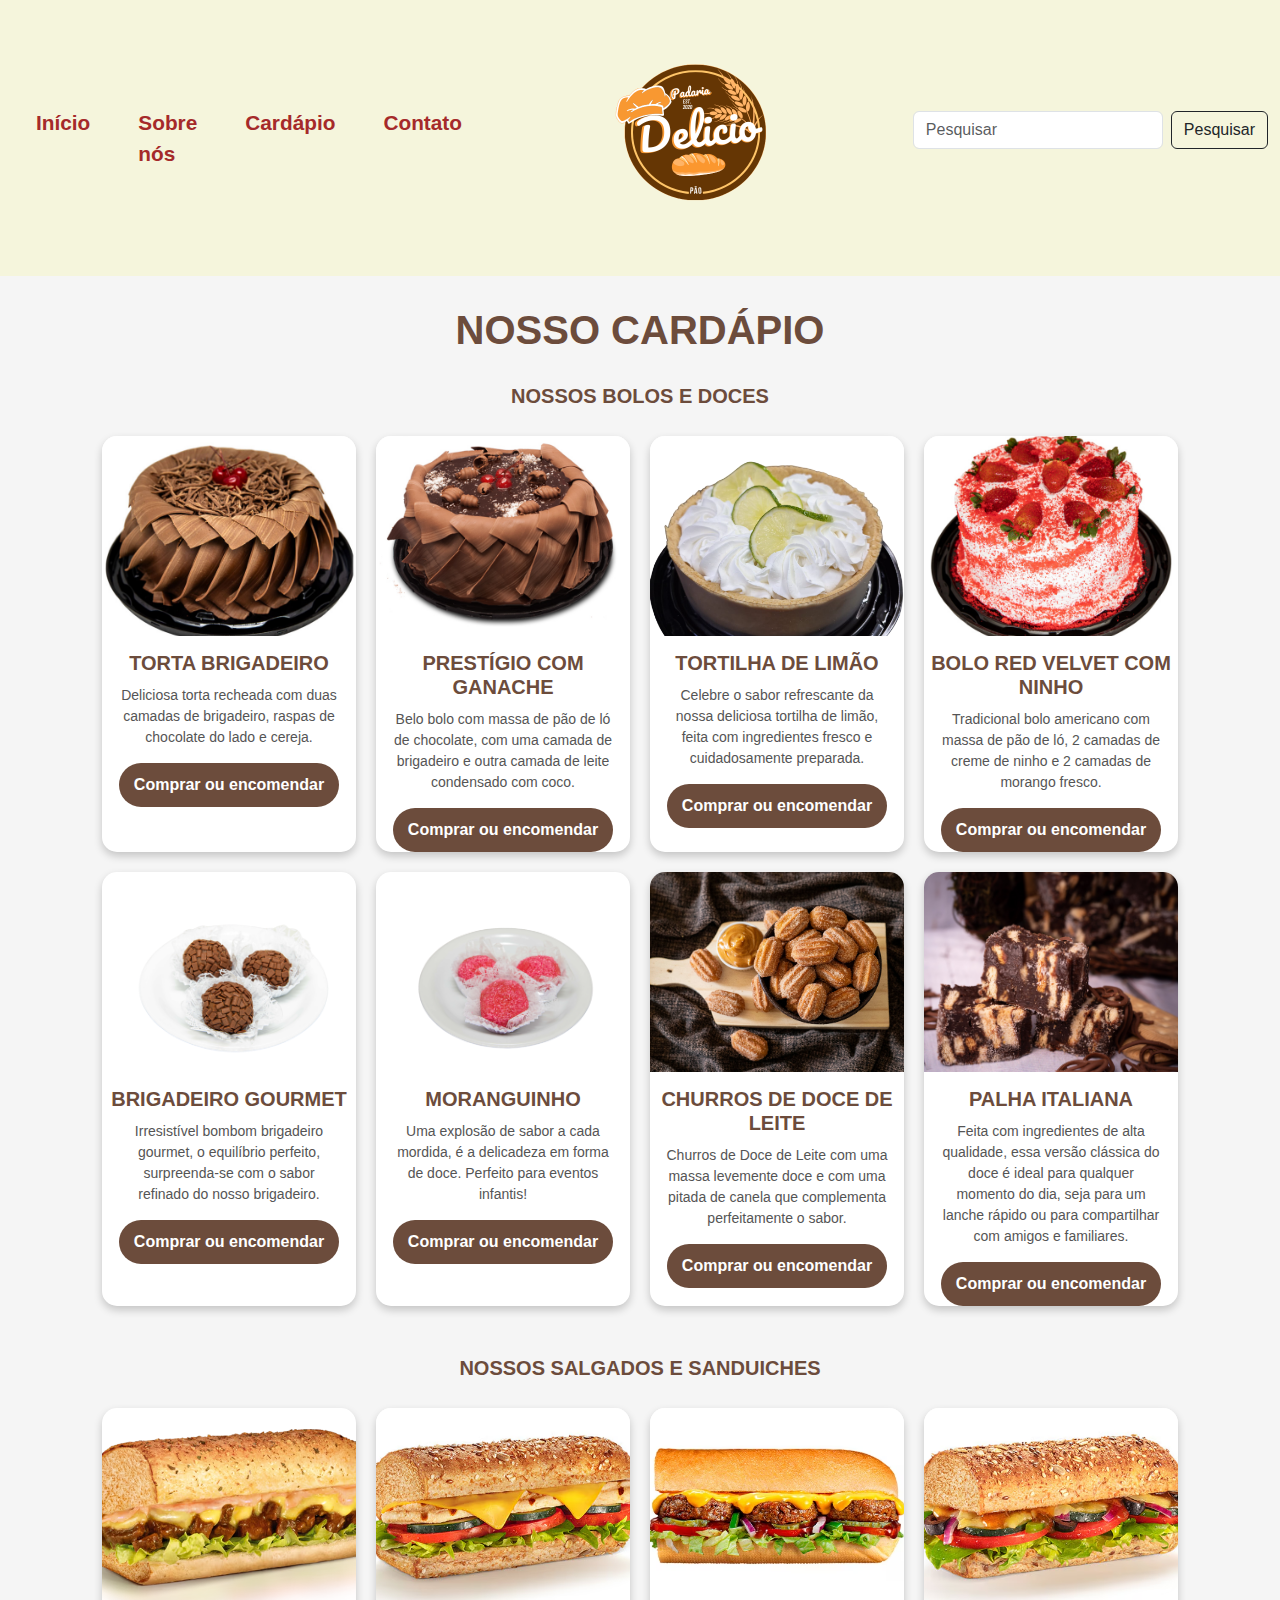
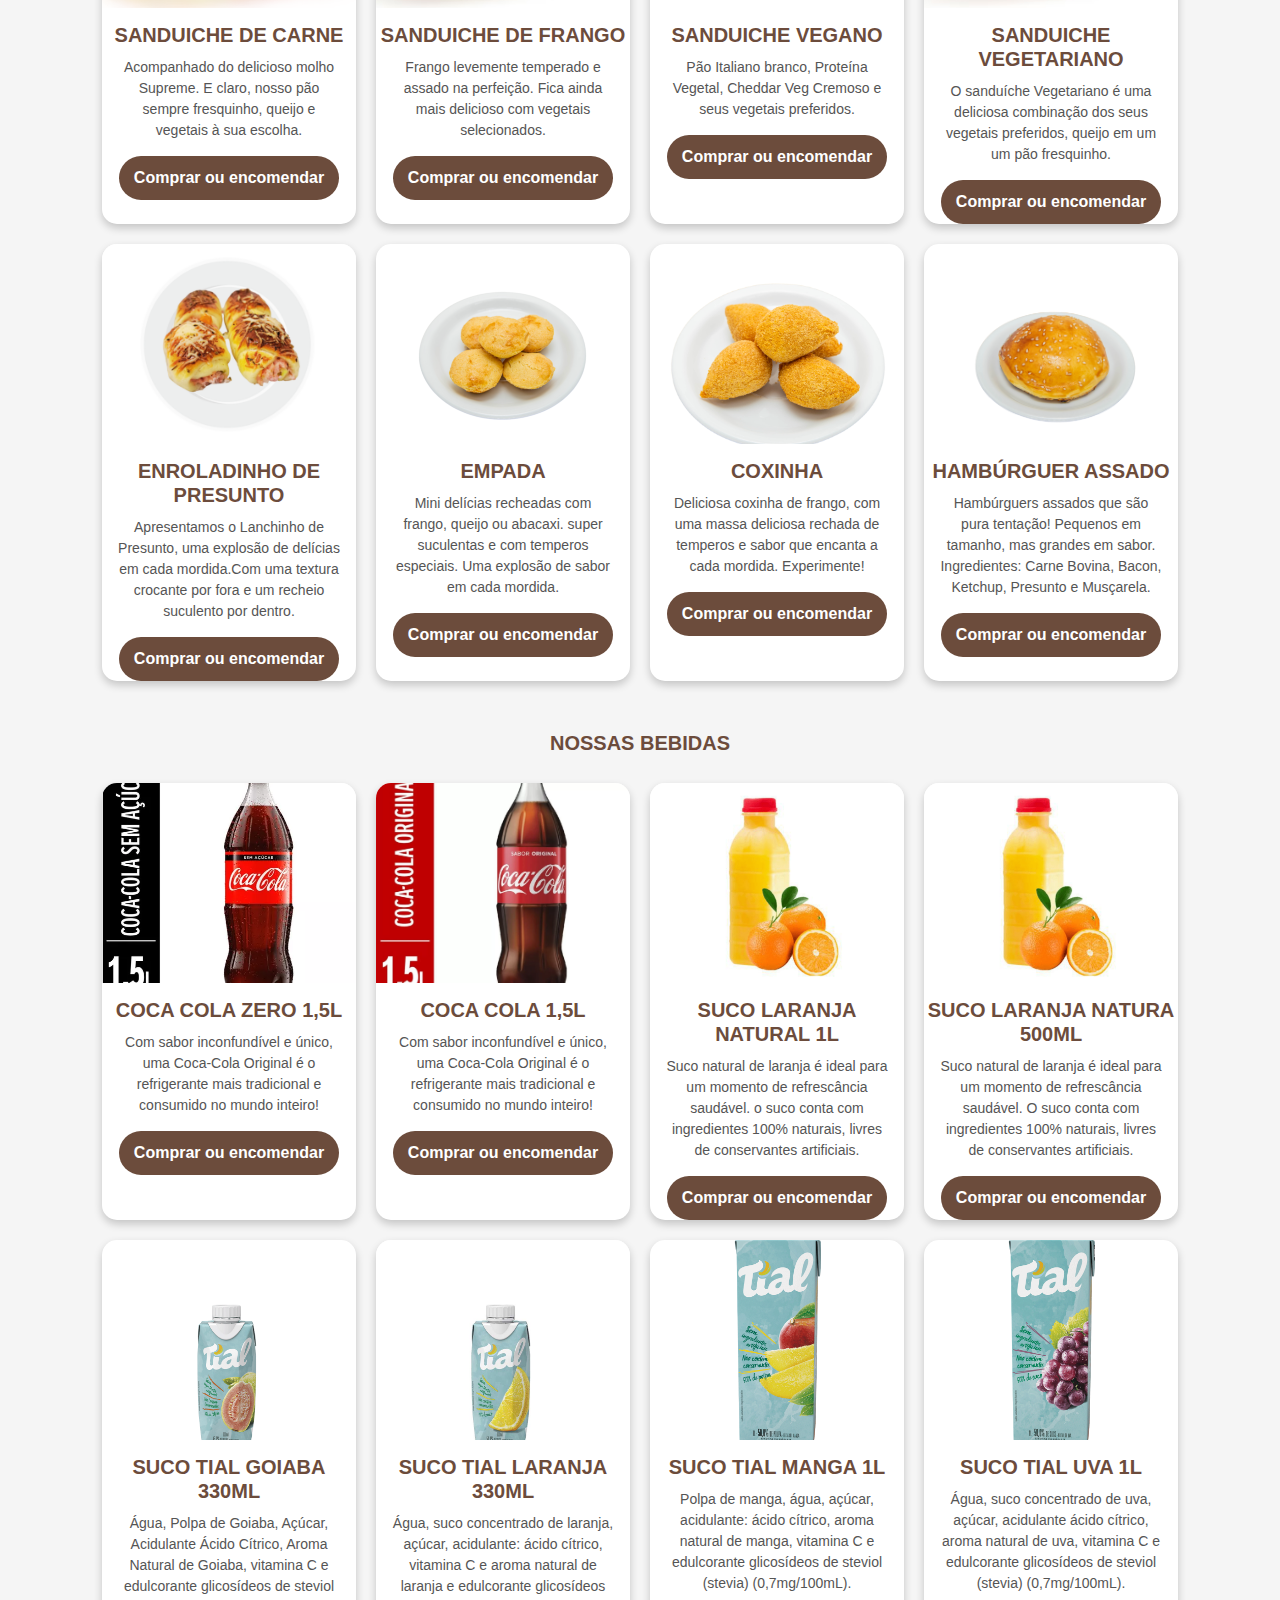
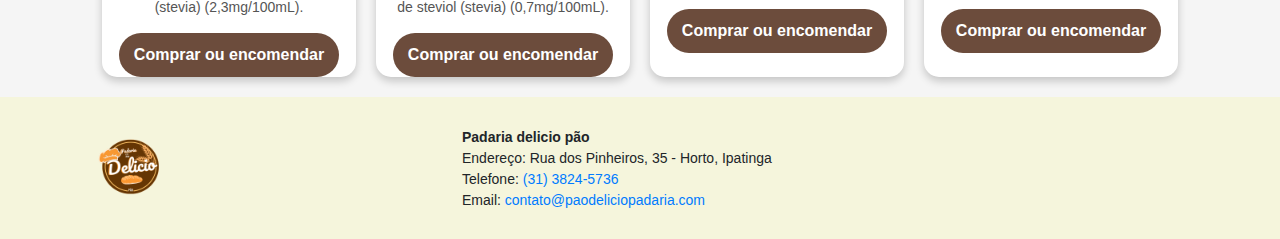
==== commit a6c5c42f: "Finalizando o site" ====
--- a/Padariadeliciopao/cardapio.html
+++ b/Padariadeliciopao/cardapio.html
@@ -3,7 +3,7 @@
     <head>
         <meta charset="UTF-8">
         <meta name="viewport" content="width=device-width, initial-scale=1.0">
-        <title>PadariaDelicioPao</title>
+        <title>Padaria Delicio Pão</title>
         <link href="https://cdn.jsdelivr.net/npm/bootstrap@5.3.3/dist/css/bootstrap.min.css" rel="stylesheet" integrity="sha384-QWTKZyjpPEjISv5WaRU9OFeRpok6YctnYmDr5pNlyT2bRjXh0JMhjY6hW+ALEwIH" crossorigin="anonymous">
         <link rel="stylesheet" href="css/padaria.css">
         <style>
@@ -113,7 +113,7 @@
                         </li>
                     <div class="d-flex justify-content-center w-100">
                         <a href="index.html" class="navbar-brand mx-auto">
-                          <img src="img/file (2).png" alt="Logo" width="250" height="200">
+                          <img src="img/file (2).png" alt="Logo" width="250" height="250">
                         </a>
                     </div>
                     
@@ -169,7 +169,7 @@
                         <img src="img/Redninho.jpg" alt="Bolo Red Velvet">
                         <div class="text-center">
                             <h5>Bolo Red Velvet com Ninho</h5>
-                            <p>Tradicional bolo americano com massa de pão de ló, 2 camadas de creme de ninho e 2 camadas de morango fresco e com uma bela decoração.</p>
+                            <p>Tradicional bolo americano com massa de pão de ló, 2 camadas de creme de ninho e 2 camadas de morango fresco.</p>
                             <button onclick="mostrarcontato()">Comprar ou encomendar</button>
                         </div>
                     </div>
@@ -199,7 +199,7 @@
                         <img src="img/WhatsApp-Image-2024-08-17-at-11.42.45.jpeg" alt="Cupcake Gourmet">
                         <div class="text-center">
                             <h5>Churros de Doce de Leite</h5>
-                            <p>Churros de Doce de Leite com uma massa levemente doce e com uma pitada de canela que complementa perfeitamente o sabor.É o tipo de sobremesa que faz você querer repetir a cada mordida.</p>
+                            <p>Churros de Doce de Leite com uma massa levemente doce e com uma pitada de canela que complementa perfeitamente o sabor.</p>
                             <button onclick="mostrarcontato()">Comprar ou encomendar</button>
                         </div>
                     </div>
@@ -390,10 +390,11 @@
                         <p><strong>Padaria delicio pão</strong></p>
                         <p>Endereço: Rua dos Pinheiros, 35 - Horto, Ipatinga</p>
                         <p>Telefone: <a href="tel:+5531938245736">(31) 3824-5736</a></p>
-                        <p>Email: <a href="mailto:contato@paodeliciopadaria.com">contato@paodeliciopadaria.com</a></p>
+                        <p>Email: <a href="email:contato@paodeliciopadaria.com">contato@paodeliciopadaria.com</a></p>
                     </div>
                 </div>
             </div>
+            <script src="https://cdn.jsdelivr.net/npm/bootstrap@5.3.3/dist/js/bootstrap.bundle.min.js" integrity="sha384-YvpcrYf0tY3lHB60NNkmXc5s9fDVZLESaAA55NDzOxhy9GkcIdslK1eN7N6jIeHz" crossorigin="anonymous"></script>
         </footer>
     </body>
 </html>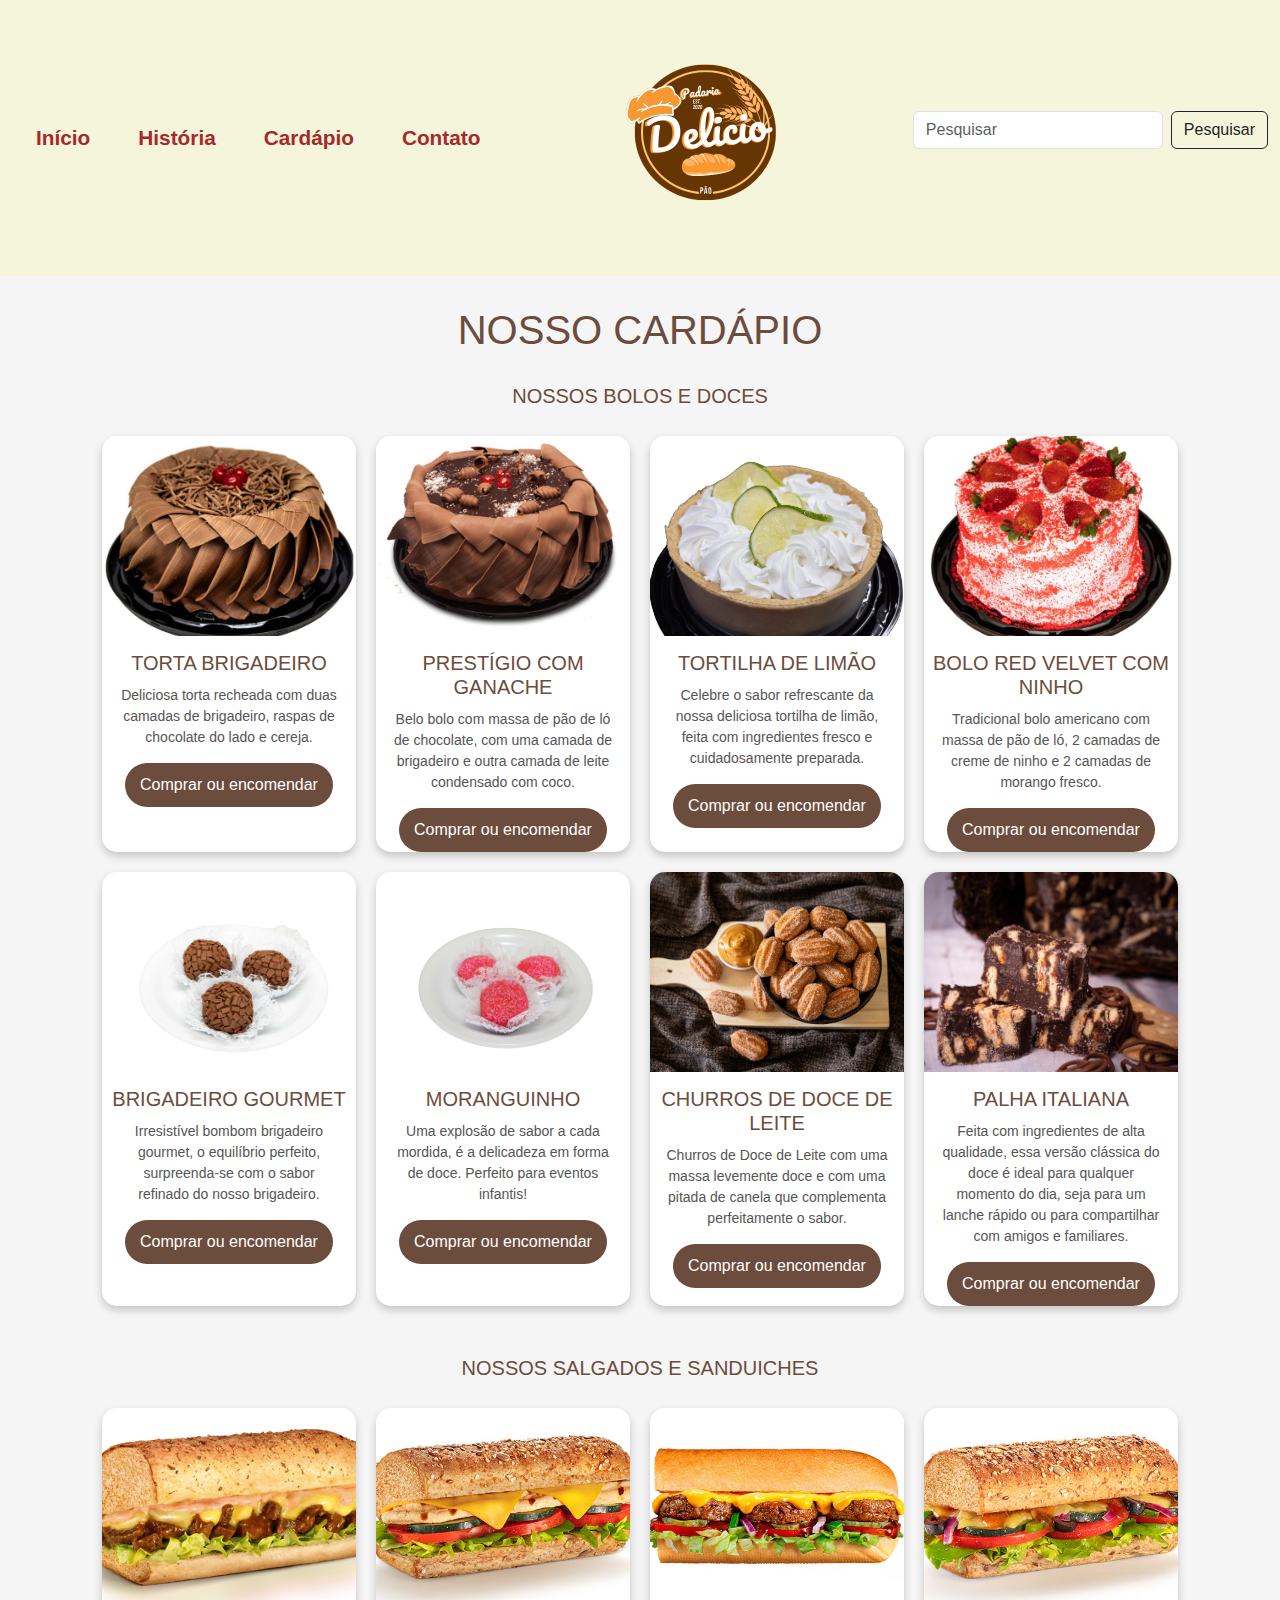
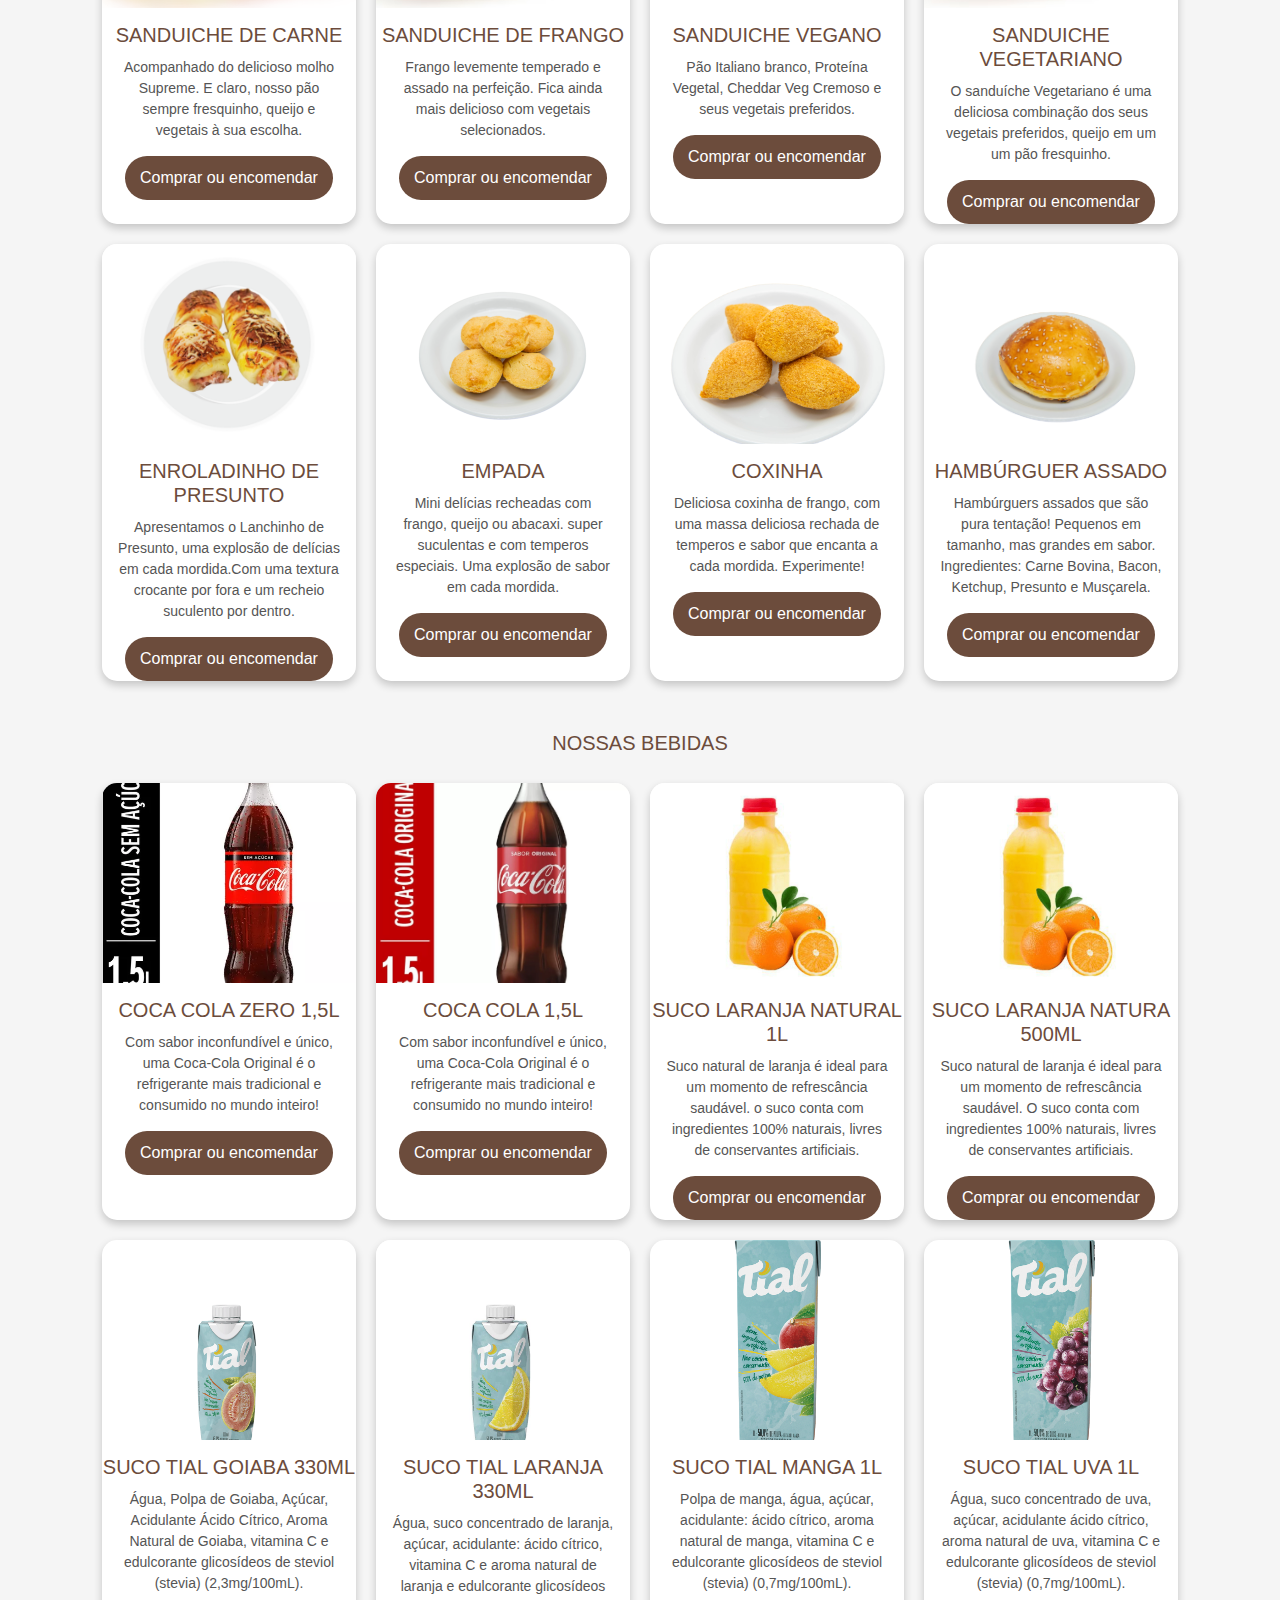
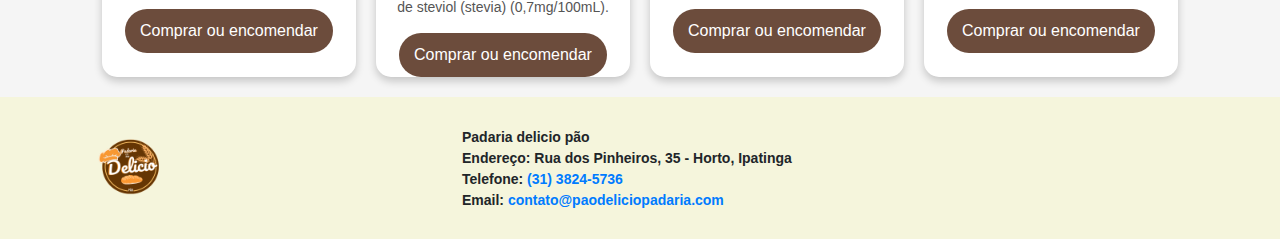
==== commit f3080550: "Mudando coisas" ====
--- a/Padariadeliciopao/cardapio.html
+++ b/Padariadeliciopao/cardapio.html
@@ -25,7 +25,7 @@
             text-align: center;
             color: #6c4c3c;
             margin-top: 30px;
-            font-weight: bold;
+           
             text-transform: uppercase;
         }
         h5
@@ -33,7 +33,7 @@
             text-align: center;
             color: #6c4c3c;
             margin-top: 30px;
-            font-weight: bold;
+            
             text-transform: uppercase;
         }
        
@@ -61,7 +61,7 @@
         
         .menu-card h5 {
             color: #6c4c3c;
-            font-weight: bold;
+           
             margin: 15px 0 10px;
         }
 
@@ -79,7 +79,7 @@
             border: none;
             padding: 10px 15px;
             border-radius: 30px;
-            font-weight: bold;
+           
             transition: background-color 0.3s;
         }
 
@@ -94,6 +94,11 @@
             gap: 20px;
             padding: 20px;
         }
+        .product-title {
+        
+        margin: 10px 0 5px;
+        }
+
         </style>
     </head>
     <body>
@@ -104,7 +109,7 @@
                     <ul class="navbar-nav me-auto">
                         <li class="nav-item mx-3"><a class="nav-link" href="index.html">Início</a></li>
          
-                        <li class="nav-item mx-3"><a class="nav-link" href="sobrenos.html">Sobre nós</a></li>
+                        <li class="nav-item mx-3"><a class="nav-link" href="sobrenos.html">História</a></li>
 
                         <li class="nav-item mx-3"><a class="nav-link" href="cardapio.html">Cardápio</a></li>
 
--- a/Padariadeliciopao/css/padaria.css
+++ b/Padariadeliciopao/css/padaria.css
@@ -11,6 +11,7 @@
 
 .icone-navbar{
   font-size: 20pt;
+  font-weight: bold;
   height: 15pt;
 
 }
@@ -26,6 +27,7 @@
 .footer-contact p {
     margin: 0;
     font-size: 14px;
+    font-weight: bold;
 }
 .footer-contact a {
     color: #007bff;
